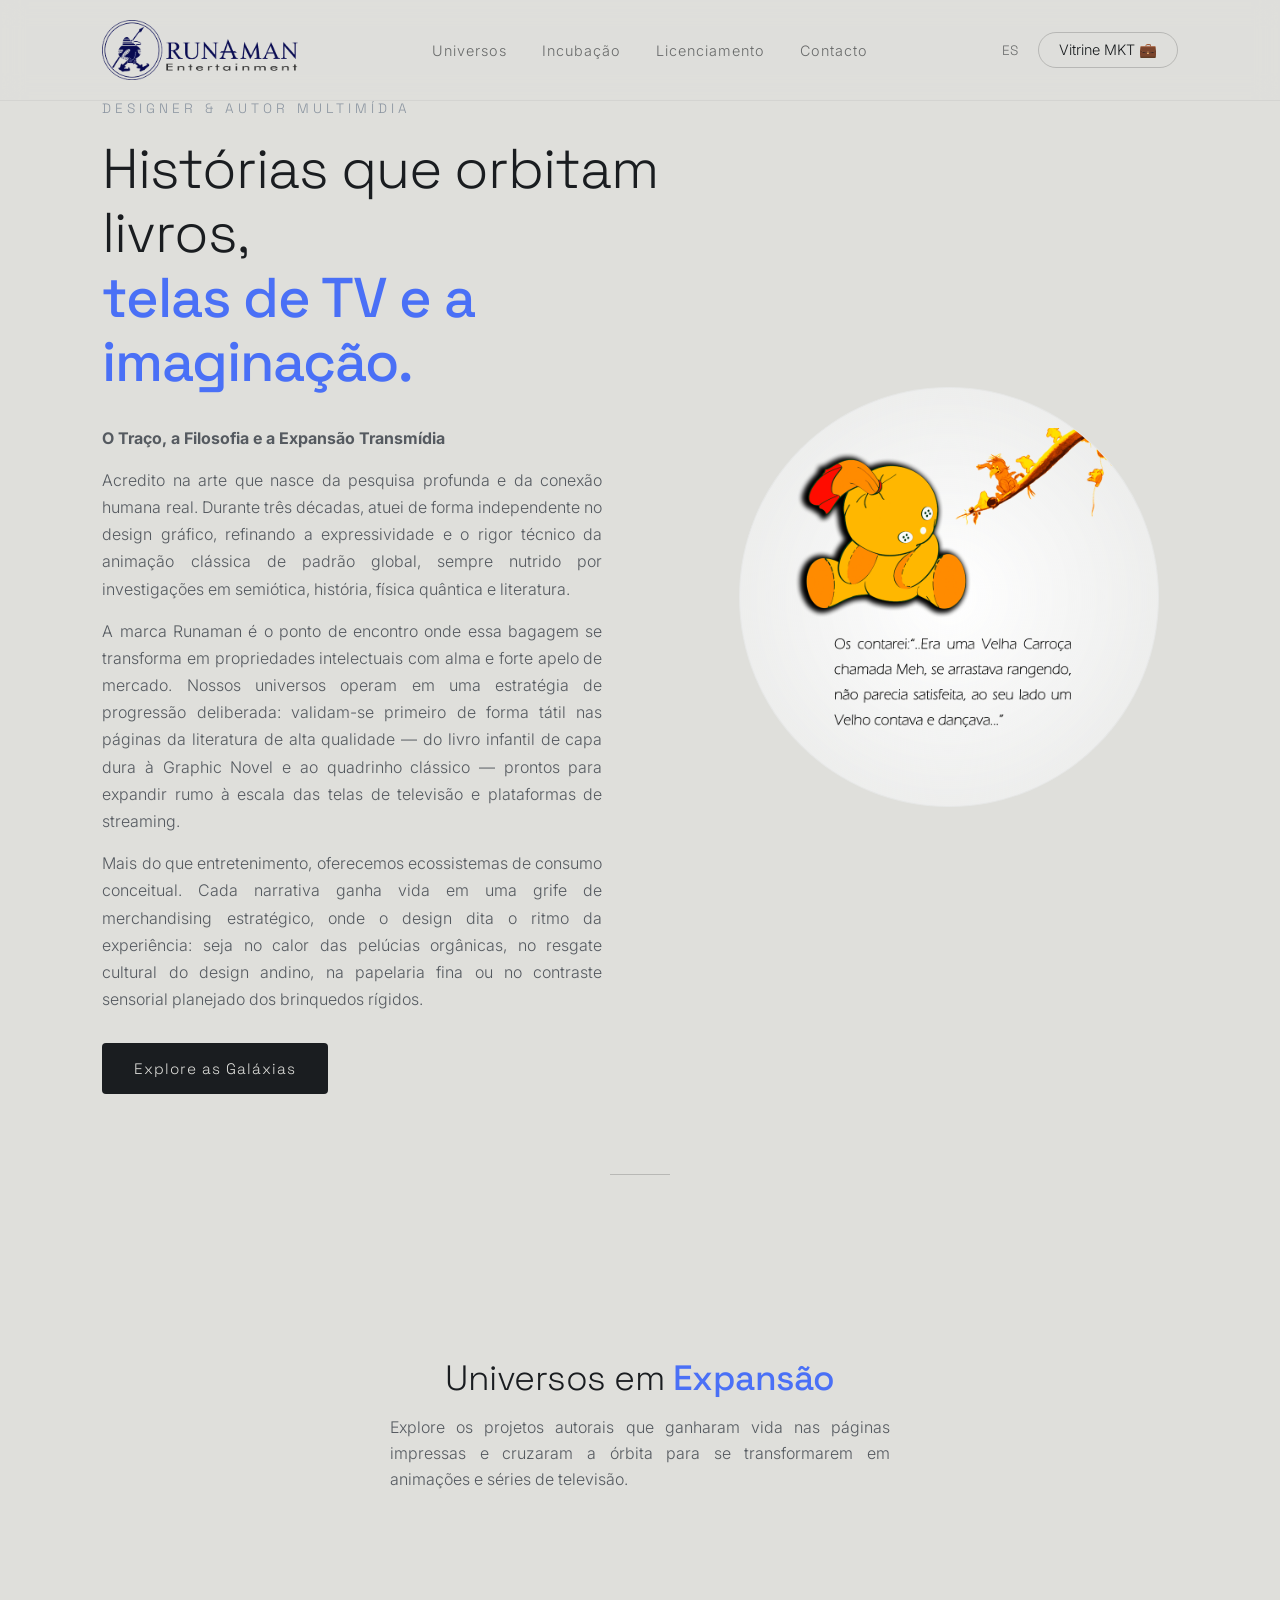
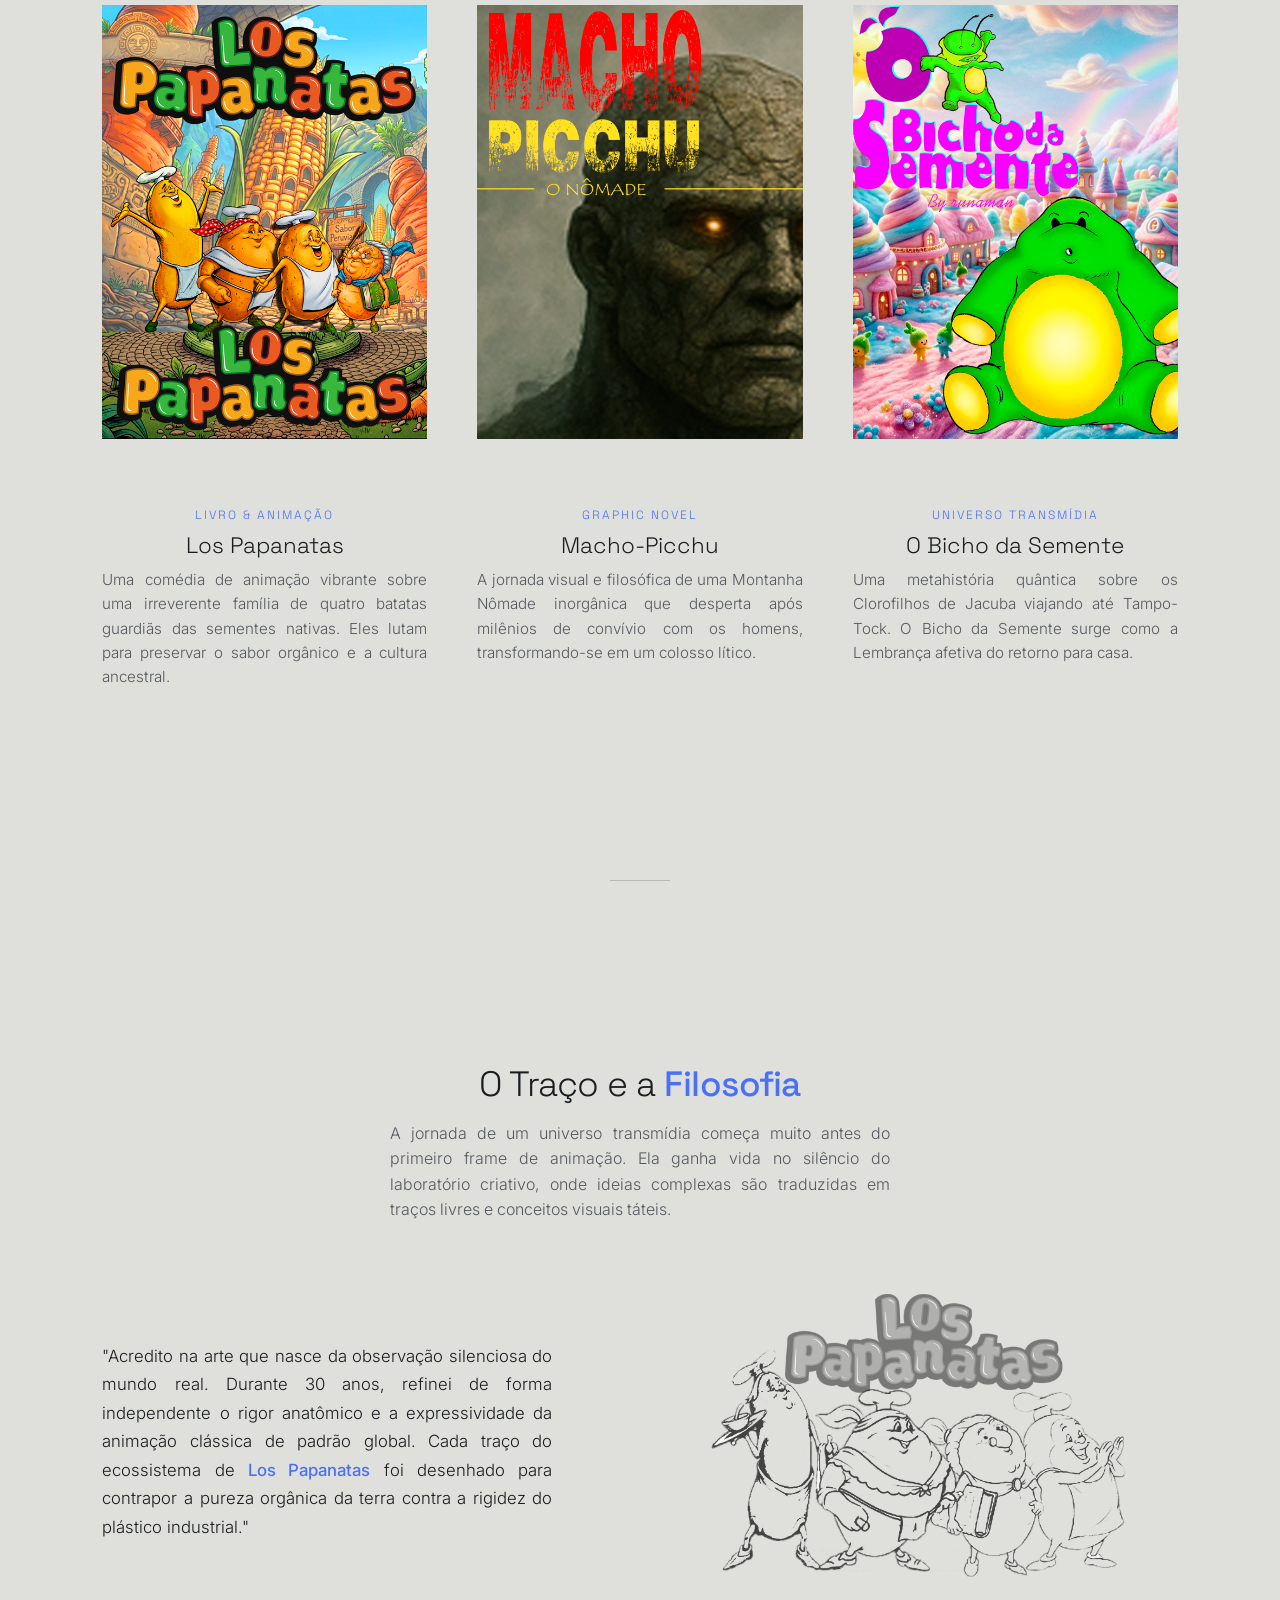
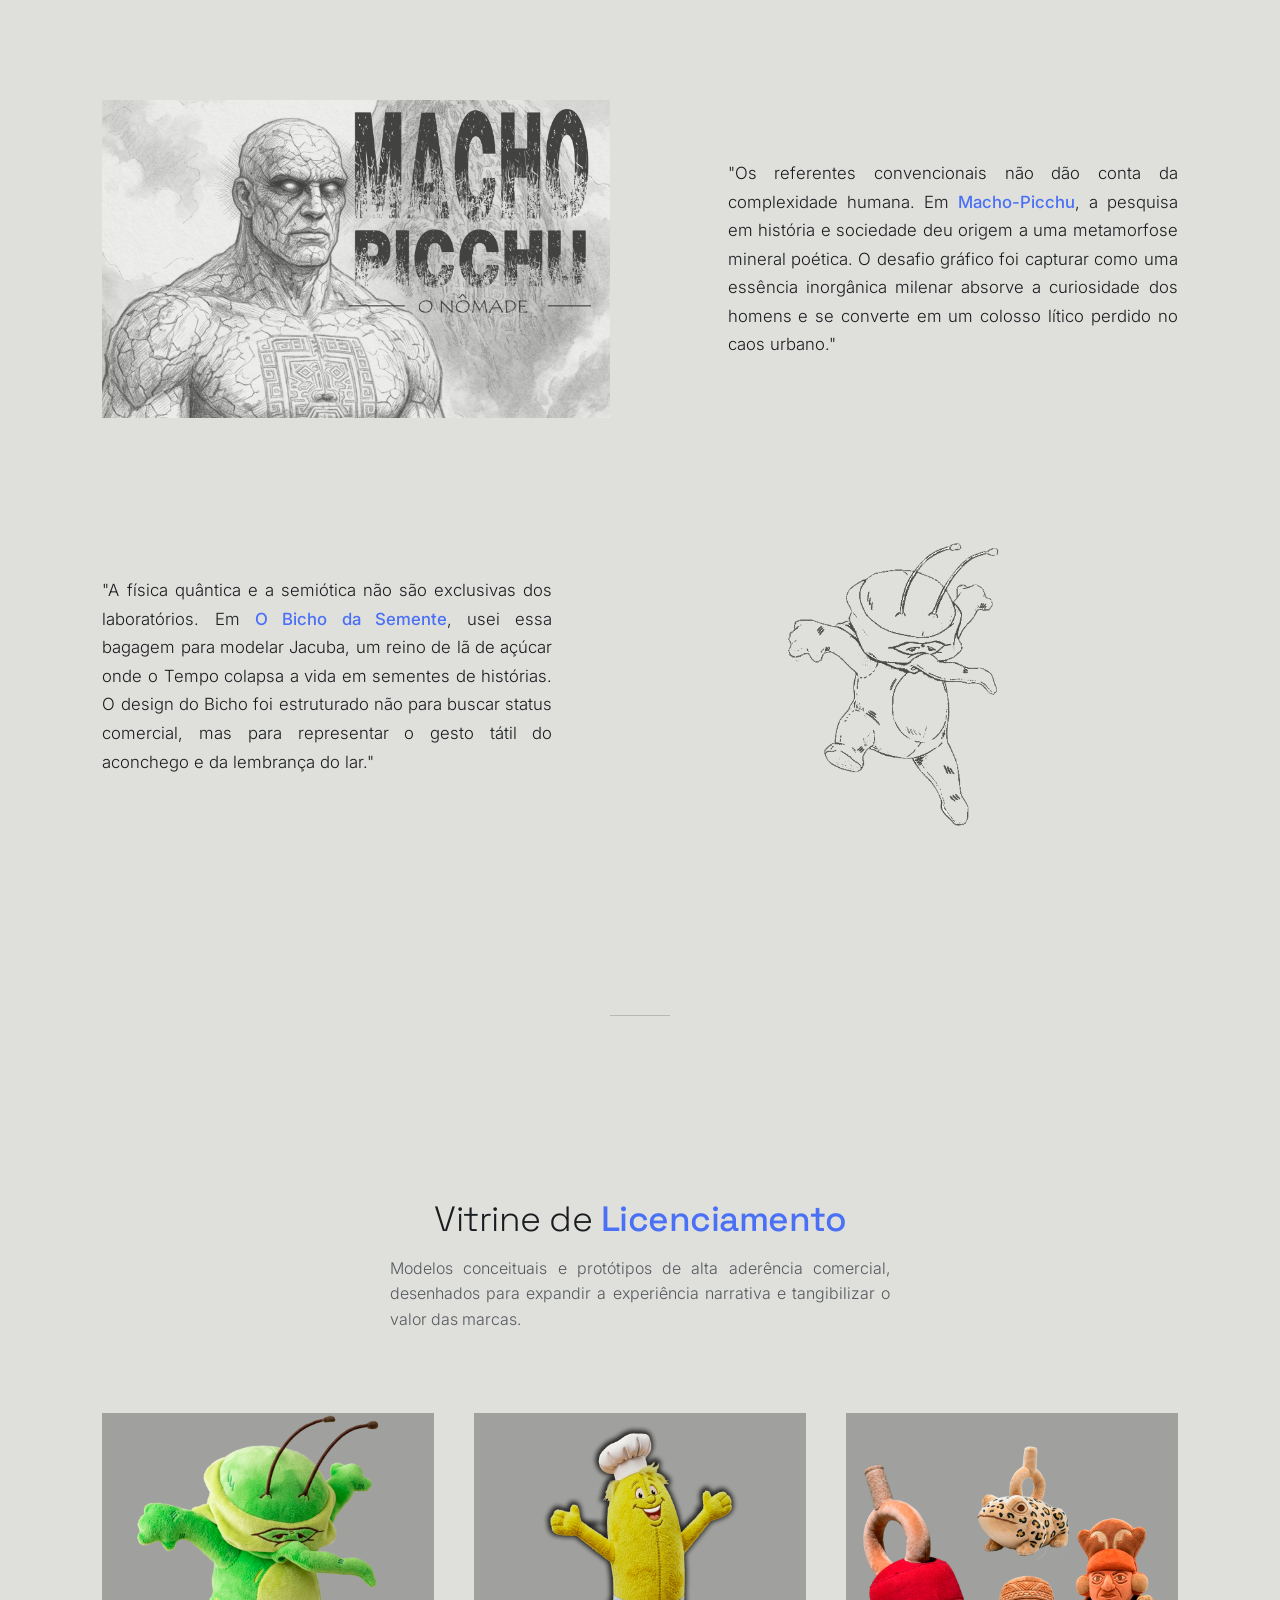
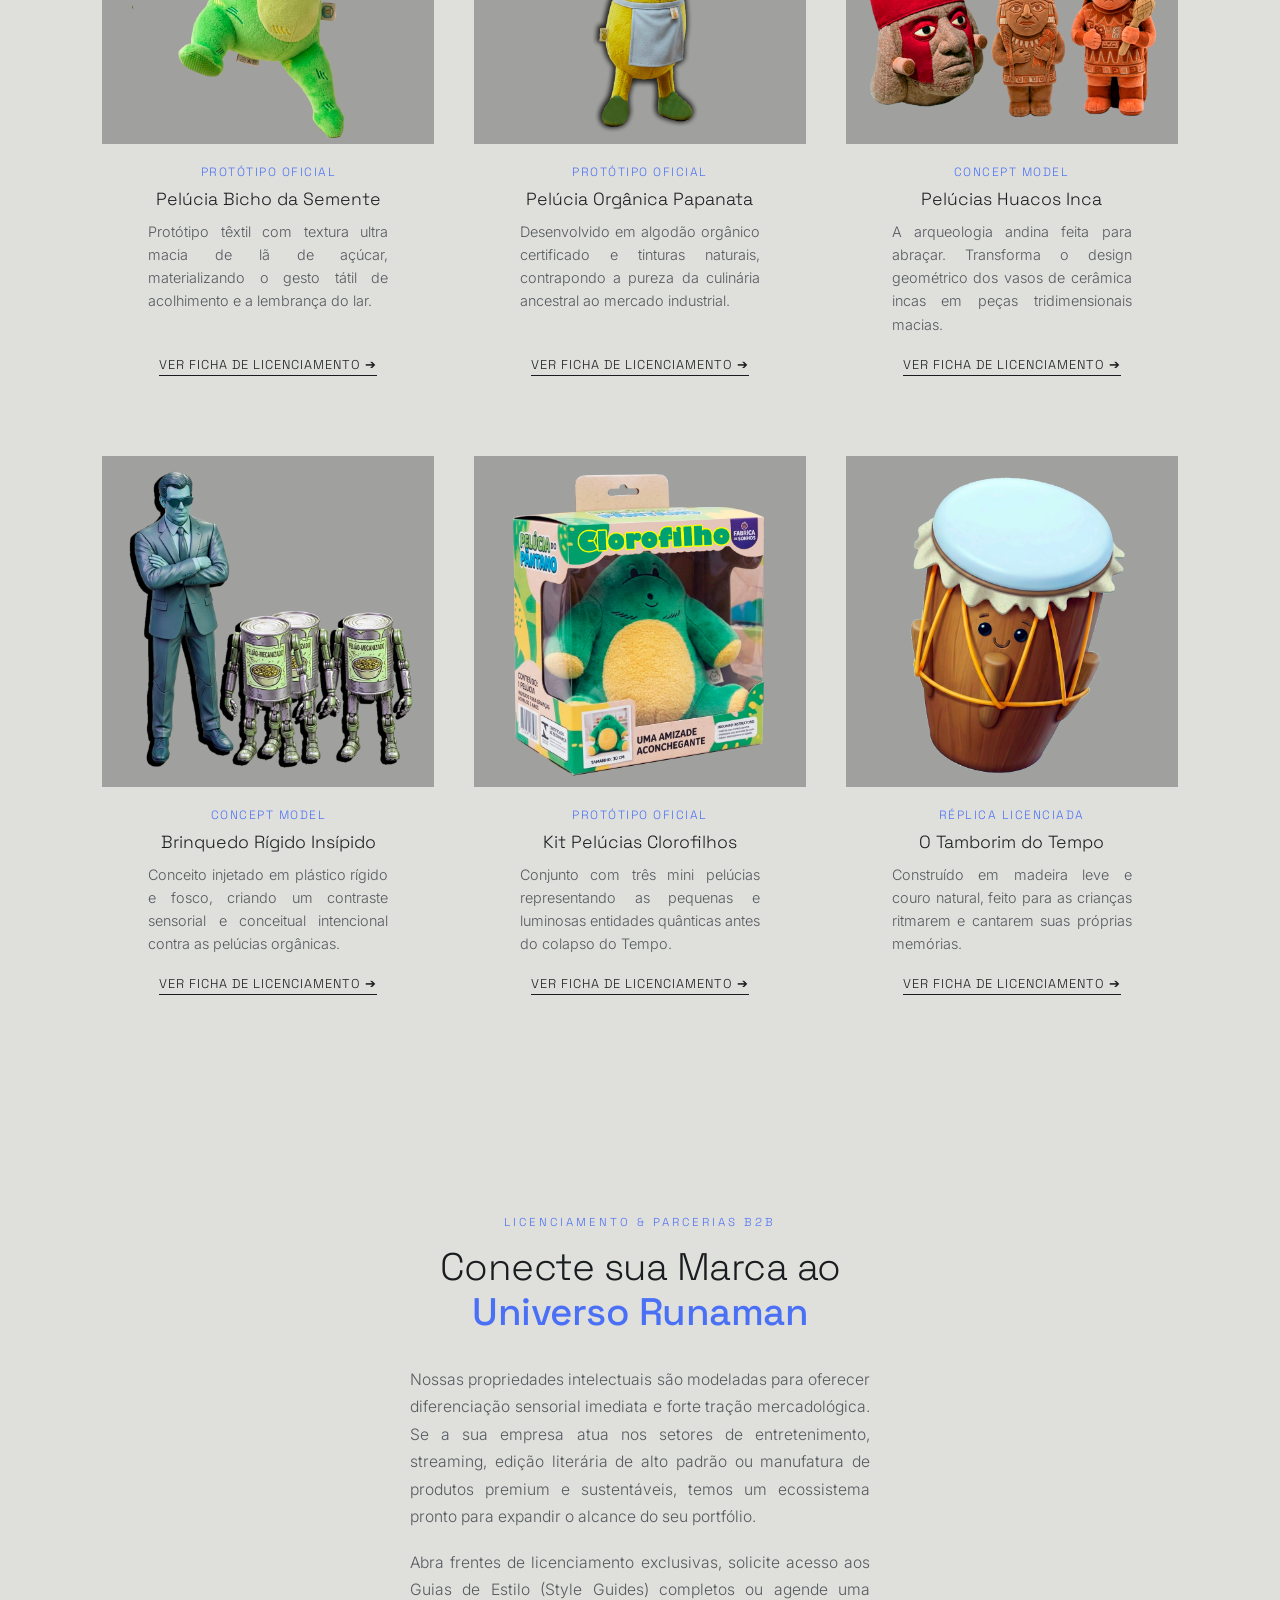
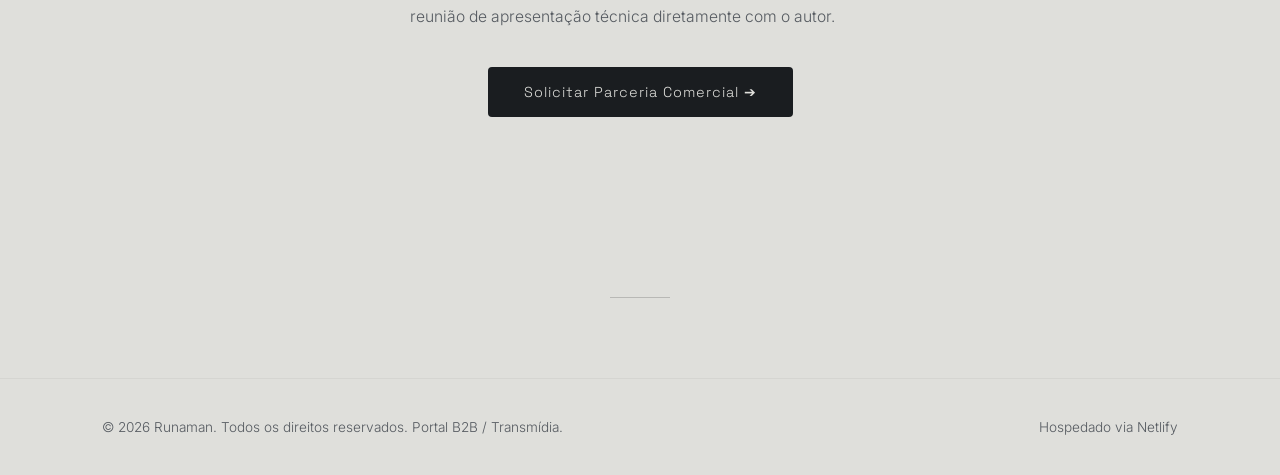
==== index.html @ c595ce7f "Add files via upload" ====
<!DOCTYPE html>
<html lang="pt-BR">
<head>
    <meta charset="UTF-8">
    <meta name="viewport" content="width=device-width, initial-scale=1.0">
    <title>Runaman | Universo Galáctico</title>

    <!-- ✅ URLs corrigidas -->
    <link rel="preconnect" href="https://fonts.googleapis.com">
    <link rel="preconnect" href="https://fonts.gstatic.com" crossorigin>
    <link href="https://fonts.googleapis.com/css2?family=Inter:wght@300;400;500&family=Space+Grotesk:wght@300;500&display=swap" rel="stylesheet">

    <style>

        /* ==========================================================================
           RESET & BASE
           ========================================================================== */
        * {
            margin: 0;
            padding: 0;
            box-sizing: border-box;
        }

        body {
            font-family: 'Inter', sans-serif;
            background-color: #DFDFDB;
            color: #1A1D20;
            overflow-x: hidden;
            font-weight: 300;
        }

        a {
            text-decoration: none;
            color: inherit;
        }

        /* ==========================================================================
           DIVISOR
           ========================================================================== */
        .divider {
            width: 60px;
            height: 1px;
            background-color: #1A1D20;
            margin: 80px auto;
            opacity: 0.2;
        }

        /* ==========================================================================
           CABEÇALHOS DE SECÇÃO
           ========================================================================== */
        .section-header {
            text-align: center;
            margin: 0 auto 60px auto;
            max-width: 650px;
        }

        .section-title {
            font-family: 'Space Grotesk', sans-serif;
            font-size: 2.2rem;
            font-weight: 300;
            letter-spacing: -0.5px;
            margin-bottom: 15px;
        }

        .section-title span {
            font-weight: 500;
            color: #4A70F6;
        }

        .section-subtitle {
            font-size: 1rem;
            color: #555A60;
            line-height: 1.6;
            max-width: 500px;
            margin-left: auto;
            margin-right: auto;
            text-align: justify;
            font-weight: 300;
        }

        /* ==========================================================================
           NAVBAR
           ========================================================================== */
        .navbar {
            position: fixed;
            top: 0;
            left: 0;
            width: 100%;
            display: flex;
            justify-content: space-between;
            align-items: center;
            padding: 20px 8%;
            background: rgba(223, 223, 219, 0.85);
            backdrop-filter: blur(12px);
            -webkit-backdrop-filter: blur(12px);
            border-bottom: 1px solid rgba(26, 29, 32, 0.05);
            z-index: 1000;
        }

        .logo-container {
            display: flex;
            align-items: center;
            max-width: 250px;
            flex-shrink: 0;
        }

        .logo-img {
            height: 60px;
            width: auto;
            object-fit: contain;
        }

        .nav-links {
            display: flex;
            list-style: none;
            gap: 35px;
            flex-grow: 1;
            justify-content: center;
        }

        .nav-links a {
            font-size: 0.9rem;
            letter-spacing: 1px;
            opacity: 0.6;
            transition: opacity 0.3s;
            font-weight: 300;
        }

        .nav-links a:hover {
            opacity: 1;
        }

        .nav-shop {
            font-size: 0.9rem;
            border: 1px solid rgba(26, 29, 32, 0.2);
            padding: 8px 20px;
            border-radius: 50px;
            transition: all 0.3s;
            flex-shrink: 0;
            font-weight: 300;
        }

        .nav-shop:hover {
            background-color: #1A1D20;
            color: #DFDFDB;
        }

        /* ==========================================================================
           HERO
           ========================================================================== */
        .hero {
            min-height: 100vh;
            display: flex;
            align-items: center;
            padding: 0 8%;
            position: relative;
            padding-top: 100px;
        }

        .hero-container {
            display: grid;
            grid-template-columns: 1.1fr 0.9fr;
            align-items: center;
            width: 100%;
            gap: 60px;
            z-index: 2;
        }

        .hero-content {
            max-width: 650px;
        }

        .hero-tag {
            font-family: 'Space Grotesk', sans-serif;
            font-size: 0.85rem;
            text-transform: uppercase;
            letter-spacing: 4px;
            color: #8A94A0;
            margin-bottom: 20px;
            display: block;
            font-weight: 300;
        }

        .hero-title {
            font-family: 'Space Grotesk', sans-serif;
            font-size: 3.5rem;
            font-weight: 300;
            line-height: 1.15;
            letter-spacing: -1px;
            margin-bottom: 30px;
        }

        .hero-title span {
            font-weight: 500;
            display: block;
            color: #4A70F6;
        }

        .hero-description {
            font-size: 1rem;
            line-height: 1.7;
            color: #555A60;
            max-width: 500px;
            text-align: justify;
            font-weight: 300;
        }

        .hero-description p {
            margin-bottom: 15px;
        }

        .hero-description p:last-child {
            margin-bottom: 0;
        }

        .cta-button {
            font-family: 'Space Grotesk', sans-serif;
            font-size: 0.95rem;
            letter-spacing: 1px;
            background-color: #1A1D20;
            color: #DFDFDB;
            padding: 16px 32px;
            border-radius: 4px;
            display: inline-block;
            transition: all 0.3s;
            margin-top: 30px;
            font-weight: 300;
        }

        .cta-button:hover {
            transform: translateY(-2px);
            box-shadow: 0 10px 25px rgba(74, 112, 246, 0.15);
            background-color: #4A70F6;
        }

        .hero-visual {
            display: flex;
            justify-content: center;
            align-items: center;
        }

        .planet-bg {
            width: 100%;
            max-width: 420px;
            aspect-ratio: 1 / 1;
            background: radial-gradient(circle, rgba(255,255,255,1) 0%, rgba(240,242,245,0.4) 100%);
            border-radius: 50%;
            border: 1px solid rgba(26, 29, 32, 0.03);
            display: flex;
            justify-content: center;
            align-items: center;
            overflow: hidden;
            padding: 40px;
        }

        .character-img {
            width: 100%;
            height: 100%;
            object-fit: contain;
            animation: floatReal 6s ease-in-out infinite;
        }

        @keyframes floatReal {
            0%   { transform: translateY(0px); }
            50%  { transform: translateY(-12px); }
            100% { transform: translateY(0px); }
        }

        /* ==========================================================================
           UNIVERSOS EM EXPANSÃO
           ========================================================================== */
        .projects-section {
            padding: 100px 8%;
            background-color: transparent;
        }

        .projects-grid {
            display: grid;
            grid-template-columns: repeat(3, 1fr);
            gap: 50px;
        }

        .project-card {
            display: flex;
            flex-direction: column;
            align-items: center;
            background: transparent;
            padding: 10px 0;
            width: 100%;
        }

        .project-media {
            width: 100%;
            height: 520px;
            background: transparent;
            overflow: hidden;
            position: relative;
            margin-bottom: 25px;
            flex-shrink: 0;
            display: flex;
            justify-content: center;
            align-items: center;
        }

        .project-media img {
            max-width: 100%;
            max-height: 100%;
            width: auto;
            height: auto;
            object-fit: contain;
            display: block;
        }

        .project-info {
            display: flex;
            flex-direction: column;
            align-items: center;
            text-align: center;
            gap: 8px;
            width: 100%;
        }

        .project-meta {
            font-family: 'Space Grotesk', sans-serif;
            font-size: 0.75rem;
            text-transform: uppercase;
            color: #4A70F6;
            letter-spacing: 2px;
            font-weight: 300;
        }

        .project-name {
            font-family: 'Space Grotesk', sans-serif;
            font-size: 1.4rem;
            font-weight: 300;
        }

        .project-desc {
            font-size: 0.95rem;
            color: #555A60;
            line-height: 1.6;
            max-width: 450px;
            text-align: justify;
            font-weight: 300;
        }

        /* ==========================================================================
           O TRAÇO E A FILOSOFIA — INCUBAÇÃO
           ========================================================================== */
        .incubation-section {
            padding: 100px 8%;
            background-color: transparent;
        }

        .incubation-content {
            display: flex;
            flex-direction: column;
            gap: 100px;
            max-width: 1100px;
            margin: 0 auto;
        }

        .incubation-block {
            display: grid;
            grid-template-columns: 1fr 1fr;
            align-items: center;
            gap: 60px;
        }

        /* Bloco par: inverte colunas (imagem esquerda, texto direita) */
        .incubation-block:nth-child(2n) {
            direction: rtl;
        }

        .incubation-block:nth-child(2n) .incubation-text {
            direction: ltr;
        }

        .incubation-text {
            font-size: 1.05rem;
            line-height: 1.7;
            color: #1A1D20;
            max-width: 450px;
            text-align: justify;
            font-weight: 300;
        }

        .incubation-text strong {
            font-weight: 500;
            color: #4A70F6;
        }

        .raf-container {
            width: 100%;
            aspect-ratio: 16 / 10;
            background: transparent;
            display: flex;
            justify-content: center;
            align-items: center;
            overflow: hidden;
        }

        .raf-img {
            max-width: 100%;
            max-height: 100%;
            object-fit: contain;
            filter: grayscale(100%);
            opacity: 0.7;
            transition: all 0.4s ease;
        }

        .incubation-block:hover .raf-img {
            filter: grayscale(0%);
            opacity: 1;
            transform: scale(1.02);
        }

        /* ==========================================================================
           VITRINE DE LICENCIAMENTO
           ========================================================================== */
        .shop-section {
            padding: 100px 8%;
            background-color: transparent;
        }

        .shop-grid {
            display: grid;
            grid-template-columns: repeat(3, 1fr);
            gap: 40px;
        }

        .product-card {
            background: transparent;
            padding: 20px 0;
            display: flex;
            flex-direction: column;
            align-items: center;
            text-align: center;
        }

        .product-media {
            width: 100%;
            aspect-ratio: 1 / 1;
            margin-bottom: 20px;
            display: flex;
            justify-content: center;
            align-items: center;
            background: transparent;
        }

        .product-img {
            max-width: 100%;
            max-height: 100%;
            object-fit: contain;
            transition: transform 0.3s ease;
        }

        .product-card:hover .product-img {
            transform: scale(1.03);
        }

        .product-badge {
            font-family: 'Space Grotesk', sans-serif;
            font-size: 0.75rem;
            text-transform: uppercase;
            color: #4A70F6;
            letter-spacing: 1.5px;
            margin-bottom: 8px;
            font-weight: 300;
        }

        .product-title {
            font-family: 'Space Grotesk', sans-serif;
            font-size: 1.1rem;
            font-weight: 300;
            margin-bottom: 10px;
        }

        .product-desc {
            font-size: 0.9rem;
            color: #555A60;
            line-height: 1.6;
            margin-bottom: 20px;
            max-width: 240px;
            text-align: justify;
            font-weight: 300;
        }

        .product-btn {
            font-family: 'Space Grotesk', sans-serif;
            font-size: 0.8rem;
            text-transform: uppercase;
            letter-spacing: 1px;
            font-weight: 300;
            color: #1A1D20;
            border-bottom: 1px solid #1A1D20;
            padding-bottom: 2px;
            margin-top: auto;
            transition: opacity 0.2s;
        }

        .product-btn:hover {
            opacity: 0.7;
        }

        /* ==========================================================================
           FOOTER
           ========================================================================== */
        .footer {
            padding: 40px 8%;
            border-top: 1px solid rgba(26, 29, 32, 0.05);
            display: flex;
            justify-content: space-between;
            align-items: center;
            background-color: transparent;
        }

        .footer-text {
            font-size: 0.85rem;
            color: #555A60;
            font-weight: 300;
        }

        /* ==========================================================================
           RESPONSIVIDADE
           ========================================================================== */
        @media (max-width: 968px) {
            .hero-container {
                grid-template-columns: 1fr;
                text-align: center;
                gap: 50px;
            }

            .hero-content {
                margin: 0 auto;
            }

            .hero-visual {
                order: -1;
            }

            .nav-links {
                display: none;
            }

            .hero {
                padding-top: 140px;
            }

            .projects-grid,
            .shop-grid {
                grid-template-columns: 1fr;
                gap: 50px;
            }

            .project-media {
                height: 450px;
            }

            .incubation-block {
                grid-template-columns: 1fr;
                gap: 30px;
                text-align: center;
            }

            .incubation-block:nth-child(2n) {
                direction: ltr;
            }

            .incubation-text {
                margin: 0 auto;
                text-align: justify;
            }

            .footer {
                flex-direction: column;
                gap: 15px;
                text-align: center;
            }
        }

        @media (max-width: 768px) {
            .divider {
                margin: 50px auto;
            }

            .shop-grid {
                grid-template-columns: 1fr;
                gap: 40px;
            }
        }

        /* ==========================================================================
           CONTACTO COMERCIAL B2B
           ========================================================================== */
        .contact-section {
            padding: 100px 8%;
            background-color: transparent;
        }

        .contact-inner {
            max-width: 500px;
            margin: 0 auto;
            text-align: center;
            display: flex;
            flex-direction: column;
            align-items: center;
            gap: 0;
        }

        .contact-label {
            font-family: 'Space Grotesk', sans-serif;
            font-size: 0.72rem;
            text-transform: uppercase;
            letter-spacing: 3px;
            color: #4A70F6;
            font-weight: 300;
            display: block;
            margin-bottom: 16px;
        }

        .contact-title {
            font-family: 'Space Grotesk', sans-serif;
            font-size: 2.4rem;
            font-weight: 300;
            line-height: 1.15;
            letter-spacing: -0.5px;
            margin-bottom: 32px;
            color: #1A1D20;
        }

        .contact-title span {
            font-weight: 500;
            color: #4A70F6;
        }

        .contact-text {
            font-family: 'Inter', sans-serif;
            font-size: 0.98rem;
            line-height: 1.75;
            color: #555A60;
            font-weight: 300;
            max-width: 460px;
            text-align: justify;
            margin-bottom: 18px;
        }

        .contact-text:last-of-type {
            margin-bottom: 36px;
        }

        .contact-btn {
            display: inline-block;
            font-family: 'Space Grotesk', sans-serif;
            font-size: 0.9rem;
            font-weight: 300;
            letter-spacing: 1px;
            background-color: #1A1D20;
            color: #DFDFDB;
            padding: 16px 36px;
            border-radius: 4px;
            transition: all 0.3s;
        }

        .contact-btn:hover {
            background-color: #4A70F6;
            transform: translateY(-2px);
            box-shadow: 0 10px 25px rgba(74, 112, 246, 0.15);
        }

        /* ==========================================================================
           MODAL — FICHA TÉCNICA (GAVETA GALÁCTICA)
           ========================================================================== */

        /* Overlay escurecido por trás */
        .modal-overlay {
            position: fixed;
            inset: 0;
            background: rgba(26, 29, 32, 0.35);
            z-index: 2000;
            display: flex;
            justify-content: center;
            align-items: center;
            padding: 20px;
            opacity: 0;
            pointer-events: none;
            transition: opacity 0.35s ease;
        }

        /* Estado activo — visível */
        .modal-overlay.is-open {
            opacity: 1;
            pointer-events: all;
        }

        /* Gaveta central translúcida */
        .modal {
            background: rgba(223, 223, 219, 0.95);
            backdrop-filter: blur(20px);
            -webkit-backdrop-filter: blur(20px);
            border: 1px solid rgba(26, 29, 32, 0.06);
            width: 100%;
            max-width: 560px;
            max-height: 85vh;
            overflow-y: auto;
            padding: 50px 48px 48px 48px;
            position: relative;
            transform: translateY(18px);
            transition: transform 0.35s ease;
        }

        .modal-overlay.is-open .modal {
            transform: translateY(0);
        }

        /* Scrollbar discreta */
        .modal::-webkit-scrollbar {
            width: 4px;
        }

        .modal::-webkit-scrollbar-track {
            background: transparent;
        }

        .modal::-webkit-scrollbar-thumb {
            background: rgba(26, 29, 32, 0.15);
            border-radius: 2px;
        }

        /* Botão fechar */
        .modal-close {
            position: absolute;
            top: 20px;
            right: 24px;
            font-family: 'Space Grotesk', sans-serif;
            font-size: 0.8rem;
            font-weight: 300;
            letter-spacing: 1.5px;
            text-transform: uppercase;
            color: #8A94A0;
            background: none;
            border: none;
            cursor: pointer;
            padding: 4px 0;
            transition: color 0.2s;
        }

        .modal-close:hover {
            color: #1A1D20;
        }

        /* Cabeçalho da ficha */
        .modal-badge {
            font-family: 'Space Grotesk', sans-serif;
            font-size: 0.7rem;
            text-transform: uppercase;
            letter-spacing: 2.5px;
            color: #4A70F6;
            font-weight: 300;
            display: block;
            margin-bottom: 10px;
        }

        .modal-title {
            font-family: 'Space Grotesk', sans-serif;
            font-size: 1.6rem;
            font-weight: 300;
            letter-spacing: -0.3px;
            line-height: 1.2;
            margin-bottom: 6px;
            color: #1A1D20;
        }

        .modal-subtitle {
            font-size: 0.85rem;
            color: #8A94A0;
            font-weight: 300;
            margin-bottom: 32px;
            display: block;
        }

        /* Linha divisória interna */
        .modal-divider {
            width: 40px;
            height: 1px;
            background-color: #1A1D20;
            opacity: 0.15;
            margin: 28px 0;
        }

        /* Bloco de campo da ficha */
        .modal-field {
            margin-bottom: 22px;
        }

        .modal-field-label {
            font-family: 'Space Grotesk', sans-serif;
            font-size: 0.68rem;
            text-transform: uppercase;
            letter-spacing: 2px;
            color: #8A94A0;
            font-weight: 300;
            display: block;
            margin-bottom: 5px;
        }

        .modal-field-value {
            font-family: 'Inter', sans-serif;
            font-size: 0.95rem;
            line-height: 1.7;
            color: #1A1D20;
            font-weight: 300;
            max-width: 450px;
            text-align: justify;
        }

        /* CTA dentro do modal */
        .modal-cta {
            display: inline-block;
            font-family: 'Space Grotesk', sans-serif;
            font-size: 0.8rem;
            font-weight: 300;
            text-transform: uppercase;
            letter-spacing: 1.5px;
            color: #1A1D20;
            border-bottom: 1px solid rgba(26, 29, 32, 0.4);
            padding-bottom: 2px;
            margin-top: 10px;
            transition: opacity 0.2s;
        }

        .modal-cta:hover {
            opacity: 0.5;
        }

        /* Responsividade do modal */
        @media (max-width: 600px) {
            .modal {
                padding: 44px 28px 36px 28px;
                max-height: 90vh;
            }
        }

    </style>
</head>

<body>

    <!-- NAVBAR -->
    <nav class="navbar">
        <a href="#" class="logo-container">
            <img src="logo.png" alt="Runaman Logo" class="logo-img">
        </a>
        <ul class="nav-links">
            <li><a href="#universos">Universos</a></li>
            <li><a href="#incubacao">Incubação</a></li>
            <li><a href="#loja">Licenciamento</a></li>
            <li><a href="#contato">Contacto</a></li>
        </ul>
        <a href="es.html" style="font-size: 0.85rem; font-family: 'Space Grotesk', sans-serif; font-weight: 300; margin-right: 20px; opacity: 0.6; text-decoration: none; color: #1A1D20; transition: opacity 0.3s;">ES</a>
        <a href="#loja" class="nav-shop">Vitrine MKT 💼</a>
    </nav>

    <!-- =====================================================================
         HERO
         ===================================================================== -->
    <section class="hero">
        <div class="hero-container">
            <div class="hero-content">
                <span class="hero-tag">Designer &amp; Autor Multimídia</span>
                <h1 class="hero-title">
                    Histórias que orbitam livros,
                    <span>telas de TV e a imaginação.</span>
                </h1>
                <div class="hero-description">
                    <p><strong>O Traço, a Filosofia e a Expansão Transmídia</strong></p>
                    <p>Acredito na arte que nasce da pesquisa profunda e da conexão humana real. Durante três décadas, atuei de forma independente no design gráfico, refinando a expressividade e o rigor técnico da animação clássica de padrão global, sempre nutrido por investigações em semiótica, história, física quântica e literatura.</p>
                    <p>A marca Runaman é o ponto de encontro onde essa bagagem se transforma em propriedades intelectuais com alma e forte apelo de mercado. Nossos universos operam em uma estratégia de progressão deliberada: validam-se primeiro de forma tátil nas páginas da literatura de alta qualidade — do livro infantil de capa dura à Graphic Novel e ao quadrinho clássico — prontos para expandir rumo à escala das telas de televisão e plataformas de streaming.</p>
                    <p>Mais do que entretenimento, oferecemos ecossistemas de consumo conceitual. Cada narrativa ganha vida em uma grife de merchandising estratégico, onde o design dita o ritmo da experiência: seja no calor das pelúcias orgânicas, no resgate cultural do design andino, na papelaria fina ou no contraste sensorial planejado dos brinquedos rígidos.</p>
                </div>
                <a href="#universos" class="cta-button">Explore as Galáxias</a>
            </div>
            <div class="hero-visual">
                <div class="planet-bg">
                    <img src="personagem.png" alt="Personagem principal" class="character-img">
                </div>
            </div>
        </div>
    </section>

    <!-- DIVISOR -->
    <div class="divider"></div>

    <!-- =====================================================================
         UNIVERSOS EM EXPANSÃO
         ===================================================================== -->
    <section id="universos" class="projects-section">
        <div class="section-header">
            <h2 class="section-title">Universos em <span>Expansão</span></h2>
            <p class="section-subtitle">
                Explore os projetos autorais que ganharam vida nas páginas impressas e cruzaram
                a órbita para se transformarem em animações e séries de televisão.
            </p>
        </div>

        <div class="projects-grid">

            <!-- Projeto 1 -->
            <div class="project-card">
                <div class="project-media">
                    <img src="livro-projeto1.png" alt="Los Papanatas — capa">
                </div>
                <div class="project-info">
                    <span class="project-meta">Livro &amp; Animação</span>
                    <h3 class="project-name">Los Papanatas</h3>
                    <p class="project-desc">
                        Uma comédia de animação vibrante sobre uma irreverente família de quatro batatas
                        guardiãs das sementes nativas. Eles lutam para preservar o sabor orgânico
                        e a cultura ancestral.
                    </p>
                </div>
            </div>

            <!-- Projeto 2 -->
            <div class="project-card">
                <div class="project-media">
                    <img src="livro-projeto2.png" alt="Macho-Picchu — capa">
                </div>
                <div class="project-info">
                    <span class="project-meta">Graphic Novel</span>
                    <h3 class="project-name">Macho-Picchu</h3>
                    <p class="project-desc">
                        A jornada visual e filosófica de uma Montanha Nômade inorgânica que desperta após
                        milênios de convívio com os homens, transformando-se em um colosso lítico.
                    </p>
                </div>
            </div>

            <!-- Projeto 3 -->
            <div class="project-card">
                <div class="project-media">
                    <img src="livro-projeto3.png" alt="O Bicho da Semente — capa">
                </div>
                <div class="project-info">
                    <span class="project-meta">Universo Transmídia</span>
                    <h3 class="project-name">O Bicho da Semente</h3>
                    <p class="project-desc">
                        Uma metahistória quântica sobre os Clorofilhos de Jacuba viajando até Tampo-Tock.
                        O Bicho da Semente surge como a Lembrança afetiva do retorno para casa.
                    </p>
                </div>
            </div>

        </div>
    </section>

    <!-- DIVISOR -->
    <div class="divider"></div>

    <!-- =====================================================================
         O TRAÇO E A FILOSOFIA — INCUBAÇÃO
         ===================================================================== -->
    <section id="incubacao" class="incubation-section">
        <div class="section-header">
            <h2 class="section-title">O Traço e a <span>Filosofia</span></h2>
            <p class="section-subtitle">
                A jornada de um universo transmídia começa muito antes do primeiro frame de animação.
                Ela ganha vida no silêncio do laboratório criativo, onde ideias complexas são traduzidas
                em traços livres e conceitos visuais táteis.
            </p>
        </div>

        <div class="incubation-content">

            <!-- Bloco 1: texto esquerda / RAF direita -->
            <div class="incubation-block">
                <p class="incubation-text">
                    "Acredito na arte que nasce da observação silenciosa do mundo real. Durante 30 anos,
                    refinei de forma independente o rigor anatômico e a expressividade da animação clássica
                    de padrão global. Cada traço do ecossistema de <strong>Los Papanatas</strong> foi
                    desenhado para contrapor a pureza orgânica da terra contra a rigidez do plástico industrial."
                </p>
                <div class="raf-container">
                    <img src="raf-papanatas.png" alt="RAF Los Papanatas" class="raf-img">
                </div>
            </div>

            <!-- Bloco 2: RAF esquerda / texto direita (alternado) -->
            <div class="incubation-block">
                <p class="incubation-text">
                    "Os referentes convencionais não dão conta da complexidade humana. Em
                    <strong>Macho-Picchu</strong>, a pesquisa em história e sociedade deu origem a uma
                    metamorfose mineral poética. O desafio gráfico foi capturar como uma essência inorgânica
                    milenar absorve a curiosidade dos homens e se converte em um colosso lítico perdido
                    no caos urbano."
                </p>
                <div class="raf-container">
                    <img src="raf-machopichu.png" alt="RAF Macho-Picchu" class="raf-img">
                </div>
            </div>

            <!-- Bloco 3: texto esquerda / RAF direita -->
            <div class="incubation-block">
                <p class="incubation-text">
                    "A física quântica e a semiótica não são exclusivas dos laboratórios. Em
                    <strong>O Bicho da Semente</strong>, usei essa bagagem para modelar Jacuba, um reino
                    de lã de açúcar onde o Tempo colapsa a vida em sementes de histórias. O design do
                    Bicho foi estruturado não para buscar status comercial, mas para representar o gesto
                    tátil do aconchego e da lembrança do lar."
                </p>
                <div class="raf-container">
                    <img src="raf-bicho-semente.png" alt="RAF Bicho da Semente" class="raf-img">
                </div>
            </div>

        </div>
    </section>

    <!-- DIVISOR -->
    <div class="divider"></div>

    <!-- =====================================================================
         VITRINE DE LICENCIAMENTO
         ===================================================================== -->
    <section id="loja" class="shop-section">
        <div class="section-header">
            <h2 class="section-title">Vitrine de <span>Licenciamento</span></h2>
            <p class="section-subtitle">
                Modelos conceituais e protótipos de alta aderência comercial, desenhados para
                expandir a experiência narrativa e tangibilizar o valor das marcas.
            </p>
        </div>

        <div class="shop-grid">

            <!-- Produto 1 -->
            <div class="product-card">
                <div class="product-media">
                    <img src="produto1.png" alt="Pelúcia Bicho da Semente" class="product-img">
                </div>
                <span class="product-badge">Protótipo Oficial</span>
                <h4 class="product-title">Pelúcia Bicho da Semente</h4>
                <p class="product-desc">
                    Protótipo têxtil com textura ultra macia de lã de açúcar, materializando o gesto
                    tátil de acolhimento e a lembrança do lar.
                </p>
                <a href="#" class="product-btn" data-produto="produto1">Ver Ficha de Licenciamento ➔</a>
            </div>

            <!-- Produto 2 -->
            <div class="product-card">
                <div class="product-media">
                    <img src="produto2.png" alt="Pelúcia Orgânica Papanata" class="product-img">
                </div>
                <span class="product-badge">Protótipo Oficial</span>
                <h4 class="product-title">Pelúcia Orgânica Papanata</h4>
                <p class="product-desc">
                    Desenvolvido em algodão orgânico certificado e tinturas naturais, contrapondo
                    a pureza da culinária ancestral ao mercado industrial.
                </p>
                <a href="#" class="product-btn" data-produto="produto2">Ver Ficha de Licenciamento ➔</a>
            </div>

            <!-- Produto 3 -->
            <div class="product-card">
                <div class="product-media">
                    <img src="produto3.png" alt="Pelúcias Huacos Inca" class="product-img">
                </div>
                <span class="product-badge">Concept Model</span>
                <h4 class="product-title">Pelúcias Huacos Inca</h4>
                <p class="product-desc">
                    A arqueologia andina feita para abraçar. Transforma o design geométrico dos
                    vasos de cerâmica incas em peças tridimensionais macias.
                </p>
                <a href="#" class="product-btn" data-produto="produto3">Ver Ficha de Licenciamento ➔</a>
            </div>

            <!-- Produto 4 -->
            <div class="product-card">
                <div class="product-media">
                    <img src="produto4.png" alt="Brinquedo Rígido Insípido" class="product-img">
                </div>
                <span class="product-badge">Concept Model</span>
                <h4 class="product-title">Brinquedo Rígido Insípido</h4>
                <p class="product-desc">
                    Conceito injetado em plástico rígido e fosco, criando um contraste sensorial
                    e conceitual intencional contra as pelúcias orgânicas.
                </p>
                <a href="#" class="product-btn" data-produto="produto4">Ver Ficha de Licenciamento ➔</a>
            </div>

            <!-- Produto 5 -->
            <div class="product-card">
                <div class="product-media">
                    <img src="produto5.png" alt="Kit Pelúcias Clorofilhos" class="product-img">
                </div>
                <span class="product-badge">Protótipo Oficial</span>
                <h4 class="product-title">Kit Pelúcias Clorofilhos</h4>
                <p class="product-desc">
                    Conjunto com três mini pelúcias representando as pequenas e luminosas entidades
                    quânticas antes do colapso do Tempo.
                </p>
                <a href="#" class="product-btn" data-produto="produto5">Ver Ficha de Licenciamento ➔</a>
            </div>

            <!-- Produto 6 -->
            <div class="product-card">
                <div class="product-media">
                    <img src="produto6.png" alt="O Tamborim do Tempo" class="product-img">
                </div>
                <span class="product-badge">Réplica Licenciada</span>
                <h4 class="product-title">O Tamborim do Tempo</h4>
                <p class="product-desc">
                    Construído em madeira leve e couro natural, feito para as crianças ritmarem
                    e cantarem suas próprias memórias.
                </p>
                <a href="#" class="product-btn" data-produto="produto6">Ver Ficha de Licenciamento ➔</a>
            </div>

        </div>
    </section>

    <!-- =====================================================================
         CONTACTO COMERCIAL B2B
         ===================================================================== -->
    <section id="contato" class="contact-section">
        <div class="contact-inner">
            <span class="contact-label">Licenciamento &amp; Parcerias B2B</span>
            <h2 class="contact-title">Conecte sua Marca ao<br><span>Universo Runaman</span></h2>
            <p class="contact-text">
                Nossas propriedades intelectuais são modeladas para oferecer diferenciação sensorial
                imediata e forte tração mercadológica. Se a sua empresa atua nos setores de
                entretenimento, streaming, edição literária de alto padrão ou manufatura de produtos
                premium e sustentáveis, temos um ecossistema pronto para expandir o alcance do seu portfólio.
            </p>
            <p class="contact-text">
                Abra frentes de licenciamento exclusivas, solicite acesso aos Guias de Estilo
                (Style Guides) completos ou agende uma reunião de apresentação técnica diretamente
                com o autor.
            </p>
            <a href="mailto:contato@runaman.com?subject=Solicita%C3%A7%C3%A3o%20de%20Parceria%20Comercial%20%E2%80%94%20Runaman&body=Ol%C3%A1%2C%0A%0ATenho%20interesse%20em%20explorar%20uma%20parceria%20comercial%20com%20a%20Runaman.%0A%0ASegue%20abaixo%20uma%20breve%20apresenta%C3%A7%C3%A3o%20da%20minha%20empresa%3A%0A%0ANome%20da%20empresa%3A%20%0ASetor%3A%20%0ASite%3A%20%0A%0AGuardar%C3%ADamos%20de%20agendar%20uma%20reuni%C3%A3o%20de%20apresenta%C3%A7%C3%A3o%20t%C3%A9cnica.%0A%0AAtenciosamente%2C" class="contact-btn">Solicitar Parceria Comercial ➔</a>
        </div>
    </section>

    <!-- DIVISOR -->
    <div class="divider"></div>

    <!-- FOOTER -->
    <footer class="footer">
        <span class="footer-text">© 2026 Runaman. Todos os direitos reservados. Portal B2B / Transmídia.</span>
        <span class="footer-text">Hospedado via Netlify</span>
    </footer>

    <!-- =====================================================================
         MODAL — FICHA TÉCNICA (partilhado por todos os produtos)
         ===================================================================== -->
    <div class="modal-overlay" id="modalOverlay" role="dialog" aria-modal="true">
        <div class="modal" id="modalBox">

            <button class="modal-close" id="modalClose" aria-label="Fechar">Fechar ✕</button>

            <span class="modal-badge" id="modalBadge"></span>
            <h2 class="modal-title" id="modalTitle"></h2>
            <span class="modal-subtitle" id="modalSubtitle"></span>

            <div class="modal-divider"></div>

            <div class="modal-field">
                <span class="modal-field-label">Status da Propriedade Intelectual</span>
                <p class="modal-field-value" id="modalConceito"></p>
            </div>

            <div class="modal-field">
                <span class="modal-field-label">Engenharia de Materiais</span>
                <p class="modal-field-value" id="modalMaterial"></p>
            </div>

            <div class="modal-field">
                <span class="modal-field-label">Direitos Disponíveis</span>
                <p class="modal-field-value" id="modalPublico"></p>
            </div>

            <div class="modal-field">
                <span class="modal-field-label">Territórios</span>
                <p class="modal-field-value" id="modalPotencial"></p>
            </div>

            <div class="modal-divider"></div>

            <a href="mailto:contato@runaman.com?subject=Proposta%20de%20Licenciamento%20%E2%80%94%20Runaman&body=Ol%C3%A1%2C%0A%0ATenho%20interesse%20em%20solicitar%20uma%20proposta%20de%20licenciamento%20para%20o%20produto%20acima.%0A%0ANome%20da%20empresa%3A%20%0ASetor%3A%20%0AProduto%20de%20interesse%3A%20%0A%0AAtenciosamente%2C" class="modal-cta">Solicitar Proposta de Licenciamento ➔</a>

        </div>
    </div>

    <script>
        // Fichas Técnicas de PI — Dados Reais
        const fichas = {
            produto1: {
                badge: "Protótipo Oficial",
                title: "Pelúcia Bicho da Semente",
                subtitle: "Universo — O Bicho da Semente e os Clorofilhos",
                statusPI: "Marca Registrada ® Runaman / O Bicho da Semente. Direitos Autorais de Design de Personagem homologados internacionalmente.",
                material: "Textura ultra macia de lã de açúcar, costuras embutidas invisíveis e enchimento biodegradável.",
                direitos: "Licenciamento global para manufatura e varejo — categorias Brinquedos e Decoração.",
                territorios: "Exclusividade regional disponível para América Latina, América do Norte e Europa."
            },
            produto2: {
                badge: "Protótipo Oficial",
                title: "Pelúcia Orgânica Papanata",
                subtitle: "Universo — Los Papanatas",
                statusPI: "Marca Registrada ® Los Papanatas. Governança completa do ecossistema gráfico.",
                material: "Algodão orgânico 100% certificado e pigmentos extraídos da terra, sem plásticos sintéticos.",
                direitos: "Licenciamento prioritário para marcas com selo de sustentabilidade e redes de alimentação orgânica.",
                territorios: "Mercado hispânico e europeu. Co-exclusividade sob consulta para licenciamento de animação."
            },
            produto3: {
                badge: "Concept Model",
                title: "Pelúcias Huacos Inca",
                subtitle: "Universo — Macho-Picchu: A Montanha Nômade",
                statusPI: "Direitos de Design Industrial registrados na coleção Runaman Ancestral. Releitura semiótica protegida.",
                material: "Tapeçaria fina escovada com bordado geométrico computadorizado de alta densidade.",
                direitos: "Design de Interiores, Grifes de Museus, Papelaria Fina e Colecionáveis de Luxo.",
                territorios: "Global, com foco em turismo cultural de alta renda, Ásia e Europa Ocidental."
            },
            produto4: {
                badge: "Concept Model",
                title: "Brinquedo Rígido Insípido",
                subtitle: "Universo — Los Papanatas",
                statusPI: "Patente de Modelo de Utilidade e Registro de Linha Estética Insípido / Runaman em andamento.",
                material: "Polímero rígido fosco de toque acetinado, cantos suavizados via fresagem computadorizada.",
                direitos: "Indústrias de injeção plástica de precisão, brinquedos educativos e Art Toys.",
                territorios: "Internacional, sem restrições continentais."
            },
            produto5: {
                badge: "Protótipo Oficial",
                title: "Kit Pelúcias Clorofilhos",
                subtitle: "Universo — O Bicho da Semente e os Clorofilhos",
                statusPI: "Sub-propriedade vinculada ao universo ® O Bicho da Semente. Proteção de Trade Dress do trio quântico.",
                material: "Microfibra tecnológica e fios luminescentes ocultos que reagem sutilmente à luz ultravioleta.",
                direitos: "Distribuição conjunta para entretenimento e cross-merchandising com streaming ou editoras.",
                territorios: "Global por volume de distribuição em mercados de massa."
            },
            produto6: {
                badge: "Réplica Licenciada",
                title: "O Tamborim do Tempo",
                subtitle: "Universo — O Bicho da Semente e os Clorofilhos",
                statusPI: "Direitos Autorais sobre o Design de Objeto Transmídia Literário ® Jacuba / Runaman.",
                material: "Madeira leve de reflorestamento torneada e membrana acústica em couro natural tratado.",
                direitos: "Fábricas de instrumentos infantis, escolas de música e linhas pedagógicas sensoriais.",
                territorios: "Livre. Preferência por parceiros com forte canal logístico de distribuição escolar."
            }
        };

        const overlay  = document.getElementById('modalOverlay');
        const closeBtn = document.getElementById('modalClose');

        function openModal(id) {
            const d = fichas[id];
            if (!d) return;
            document.getElementById('modalBadge').textContent    = d.badge;
            document.getElementById('modalTitle').textContent    = d.title;
            document.getElementById('modalSubtitle').textContent = d.subtitle;
            document.getElementById('modalConceito').textContent = d.statusPI;
            document.getElementById('modalMaterial').textContent = d.material;
            document.getElementById('modalPublico').textContent  = d.direitos;
            document.getElementById('modalPotencial').textContent = d.territorios;
            overlay.classList.add('is-open');
            document.body.style.overflow = 'hidden';
        }

        function closeModal() {
            overlay.classList.remove('is-open');
            document.body.style.overflow = '';
        }

        closeBtn.addEventListener('click', closeModal);

        overlay.addEventListener('click', function(e) {
            if (e.target === overlay) closeModal();
        });

        document.addEventListener('keydown', function(e) {
            if (e.key === 'Escape') closeModal();
        });

        document.querySelectorAll('.product-btn').forEach(function(btn) {
            btn.addEventListener('click', function(e) {
                e.preventDefault();
                openModal(btn.dataset.produto);
            });
        });
    </script>

</body>
</html>
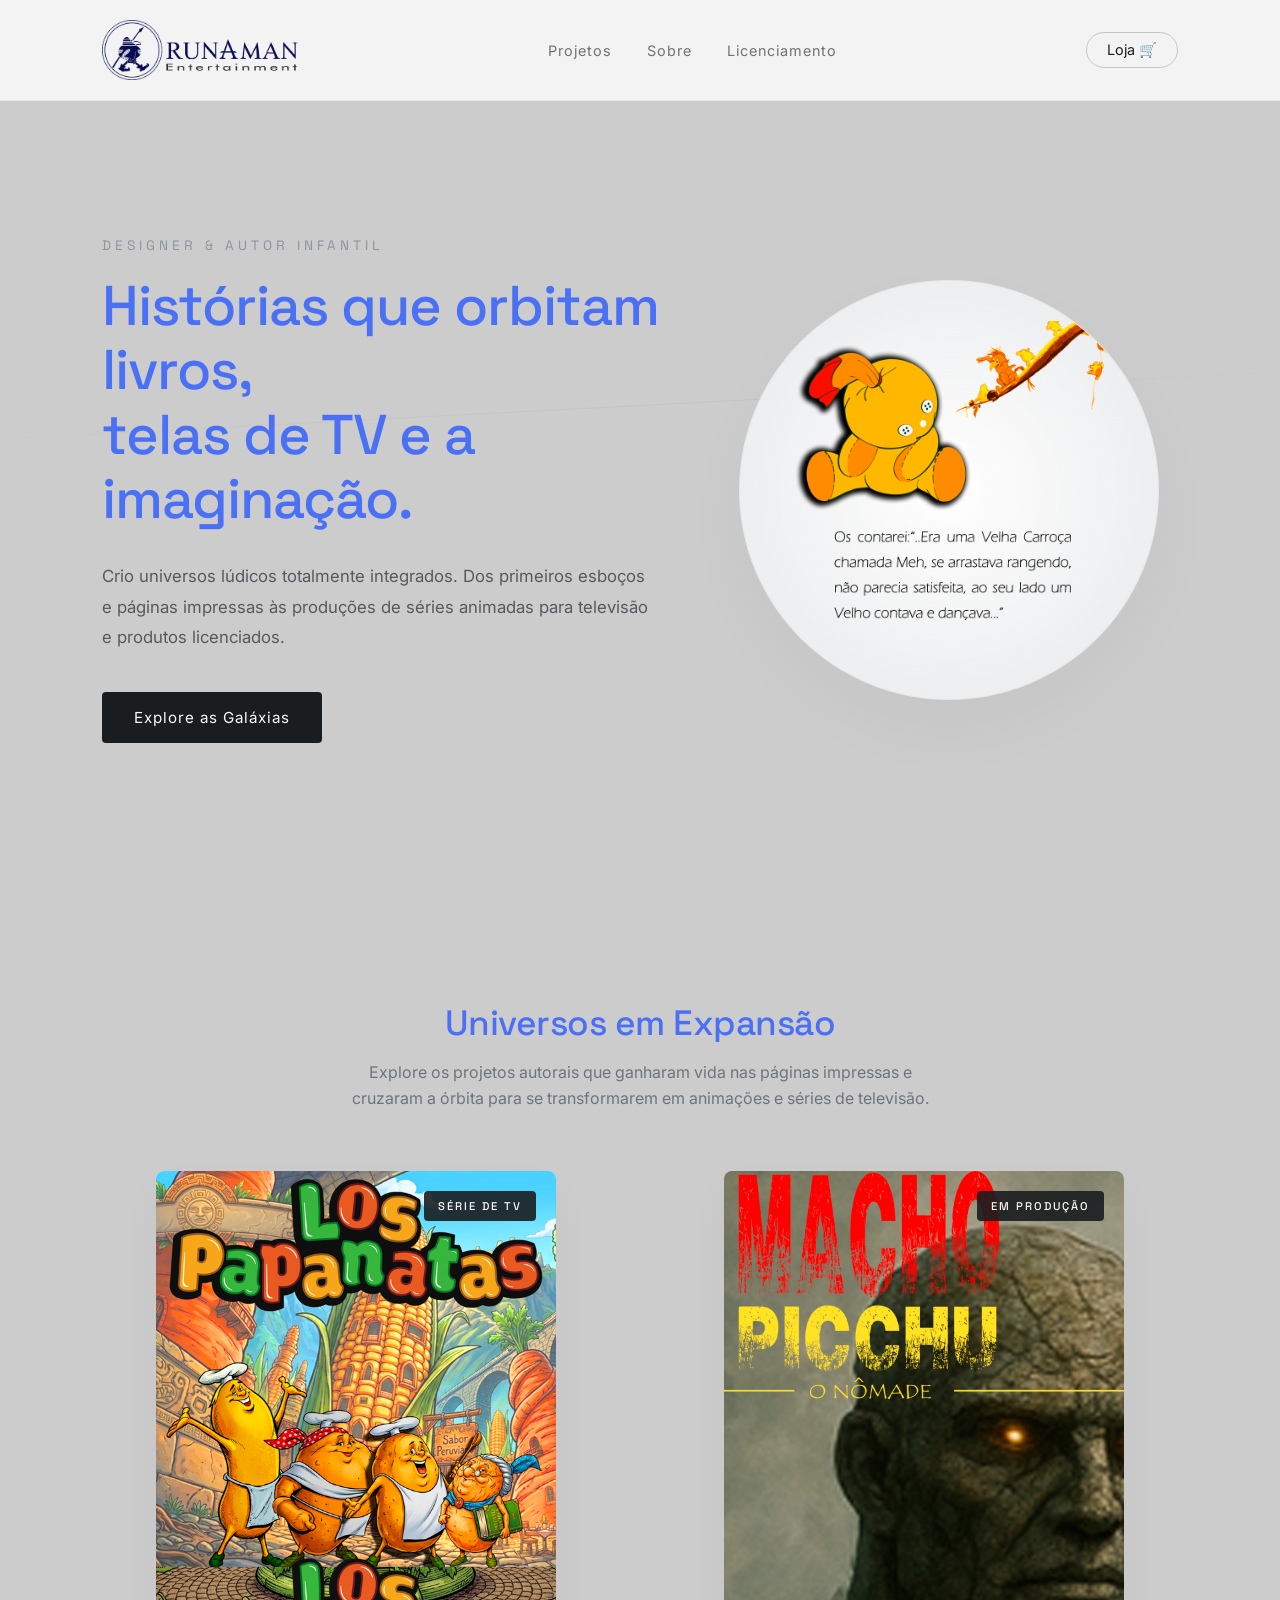
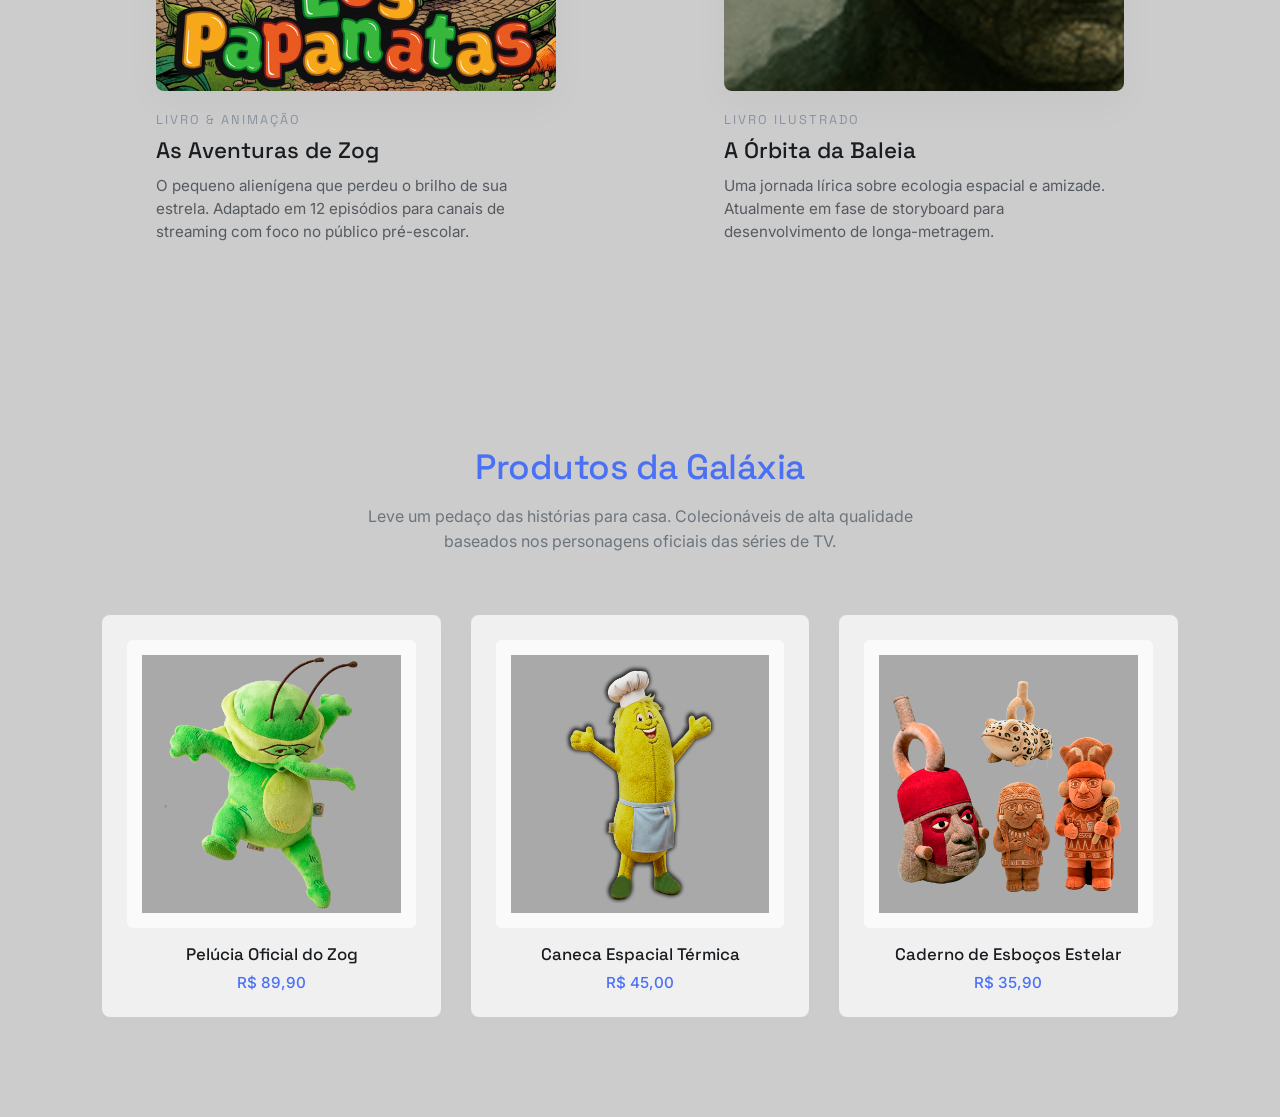
==== commit b93c67eb: "Add files via upload" ====
--- a/index.html
+++ b/index.html
@@ -3,1291 +3,133 @@
 <head>
     <meta charset="UTF-8">
     <meta name="viewport" content="width=device-width, initial-scale=1.0">
-    <title>Runaman | Universo Galáctico</title>
+    <title>Carregando...</title>
 
-    <!-- ✅ URLs corrigidas -->
     <link rel="preconnect" href="https://fonts.googleapis.com">
     <link rel="preconnect" href="https://fonts.gstatic.com" crossorigin>
-    <link href="https://fonts.googleapis.com/css2?family=Inter:wght@300;400;500&family=Space+Grotesk:wght@300;500&display=swap" rel="stylesheet">
-
-    <style>
-
-        /* ==========================================================================
-           RESET & BASE
-           ========================================================================== */
-        * {
-            margin: 0;
-            padding: 0;
-            box-sizing: border-box;
-        }
-
-        body {
-            font-family: 'Inter', sans-serif;
-            background-color: #DFDFDB;
-            color: #1A1D20;
-            overflow-x: hidden;
-            font-weight: 300;
-        }
-
-        a {
-            text-decoration: none;
-            color: inherit;
-        }
-
-        /* ==========================================================================
-           DIVISOR
-           ========================================================================== */
-        .divider {
-            width: 60px;
-            height: 1px;
-            background-color: #1A1D20;
-            margin: 80px auto;
-            opacity: 0.2;
-        }
-
-        /* ==========================================================================
-           CABEÇALHOS DE SECÇÃO
-           ========================================================================== */
-        .section-header {
-            text-align: center;
-            margin: 0 auto 60px auto;
-            max-width: 650px;
-        }
-
-        .section-title {
-            font-family: 'Space Grotesk', sans-serif;
-            font-size: 2.2rem;
-            font-weight: 300;
-            letter-spacing: -0.5px;
-            margin-bottom: 15px;
-        }
-
-        .section-title span {
-            font-weight: 500;
-            color: #4A70F6;
-        }
-
-        .section-subtitle {
-            font-size: 1rem;
-            color: #555A60;
-            line-height: 1.6;
-            max-width: 500px;
-            margin-left: auto;
-            margin-right: auto;
-            text-align: justify;
-            font-weight: 300;
-        }
-
-        /* ==========================================================================
-           NAVBAR
-           ========================================================================== */
-        .navbar {
-            position: fixed;
-            top: 0;
-            left: 0;
-            width: 100%;
-            display: flex;
-            justify-content: space-between;
-            align-items: center;
-            padding: 20px 8%;
-            background: rgba(223, 223, 219, 0.85);
-            backdrop-filter: blur(12px);
-            -webkit-backdrop-filter: blur(12px);
-            border-bottom: 1px solid rgba(26, 29, 32, 0.05);
-            z-index: 1000;
-        }
-
-        .logo-container {
-            display: flex;
-            align-items: center;
-            max-width: 250px;
-            flex-shrink: 0;
-        }
-
-        .logo-img {
-            height: 60px;
-            width: auto;
-            object-fit: contain;
-        }
-
-        .nav-links {
-            display: flex;
-            list-style: none;
-            gap: 35px;
-            flex-grow: 1;
-            justify-content: center;
-        }
-
-        .nav-links a {
-            font-size: 0.9rem;
-            letter-spacing: 1px;
-            opacity: 0.6;
-            transition: opacity 0.3s;
-            font-weight: 300;
-        }
-
-        .nav-links a:hover {
-            opacity: 1;
-        }
-
-        .nav-shop {
-            font-size: 0.9rem;
-            border: 1px solid rgba(26, 29, 32, 0.2);
-            padding: 8px 20px;
-            border-radius: 50px;
-            transition: all 0.3s;
-            flex-shrink: 0;
-            font-weight: 300;
-        }
-
-        .nav-shop:hover {
-            background-color: #1A1D20;
-            color: #DFDFDB;
-        }
-
-        /* ==========================================================================
-           HERO
-           ========================================================================== */
-        .hero {
-            min-height: 100vh;
-            display: flex;
-            align-items: center;
-            padding: 0 8%;
-            position: relative;
-            padding-top: 100px;
-        }
-
-        .hero-container {
-            display: grid;
-            grid-template-columns: 1.1fr 0.9fr;
-            align-items: center;
-            width: 100%;
-            gap: 60px;
-            z-index: 2;
-        }
-
-        .hero-content {
-            max-width: 650px;
-        }
-
-        .hero-tag {
-            font-family: 'Space Grotesk', sans-serif;
-            font-size: 0.85rem;
-            text-transform: uppercase;
-            letter-spacing: 4px;
-            color: #8A94A0;
-            margin-bottom: 20px;
-            display: block;
-            font-weight: 300;
-        }
-
-        .hero-title {
-            font-family: 'Space Grotesk', sans-serif;
-            font-size: 3.5rem;
-            font-weight: 300;
-            line-height: 1.15;
-            letter-spacing: -1px;
-            margin-bottom: 30px;
-        }
-
-        .hero-title span {
-            font-weight: 500;
-            display: block;
-            color: #4A70F6;
-        }
-
-        .hero-description {
-            font-size: 1rem;
-            line-height: 1.7;
-            color: #555A60;
-            max-width: 500px;
-            text-align: justify;
-            font-weight: 300;
-        }
-
-        .hero-description p {
-            margin-bottom: 15px;
-        }
-
-        .hero-description p:last-child {
-            margin-bottom: 0;
-        }
-
-        .cta-button {
-            font-family: 'Space Grotesk', sans-serif;
-            font-size: 0.95rem;
-            letter-spacing: 1px;
-            background-color: #1A1D20;
-            color: #DFDFDB;
-            padding: 16px 32px;
-            border-radius: 4px;
-            display: inline-block;
-            transition: all 0.3s;
-            margin-top: 30px;
-            font-weight: 300;
-        }
-
-        .cta-button:hover {
-            transform: translateY(-2px);
-            box-shadow: 0 10px 25px rgba(74, 112, 246, 0.15);
-            background-color: #4A70F6;
-        }
-
-        .hero-visual {
-            display: flex;
-            justify-content: center;
-            align-items: center;
-        }
-
-        .planet-bg {
-            width: 100%;
-            max-width: 420px;
-            aspect-ratio: 1 / 1;
-            background: radial-gradient(circle, rgba(255,255,255,1) 0%, rgba(240,242,245,0.4) 100%);
-            border-radius: 50%;
-            border: 1px solid rgba(26, 29, 32, 0.03);
-            display: flex;
-            justify-content: center;
-            align-items: center;
-            overflow: hidden;
-            padding: 40px;
-        }
-
-        .character-img {
-            width: 100%;
-            height: 100%;
-            object-fit: contain;
-            animation: floatReal 6s ease-in-out infinite;
-        }
-
-        @keyframes floatReal {
-            0%   { transform: translateY(0px); }
-            50%  { transform: translateY(-12px); }
-            100% { transform: translateY(0px); }
-        }
-
-        /* ==========================================================================
-           UNIVERSOS EM EXPANSÃO
-           ========================================================================== */
-        .projects-section {
-            padding: 100px 8%;
-            background-color: transparent;
-        }
-
-        .projects-grid {
-            display: grid;
-            grid-template-columns: repeat(3, 1fr);
-            gap: 50px;
-        }
-
-        .project-card {
-            display: flex;
-            flex-direction: column;
-            align-items: center;
-            background: transparent;
-            padding: 10px 0;
-            width: 100%;
-        }
-
-        .project-media {
-            width: 100%;
-            height: 520px;
-            background: transparent;
-            overflow: hidden;
-            position: relative;
-            margin-bottom: 25px;
-            flex-shrink: 0;
-            display: flex;
-            justify-content: center;
-            align-items: center;
-        }
-
-        .project-media img {
-            max-width: 100%;
-            max-height: 100%;
-            width: auto;
-            height: auto;
-            object-fit: contain;
-            display: block;
-        }
-
-        .project-info {
-            display: flex;
-            flex-direction: column;
-            align-items: center;
-            text-align: center;
-            gap: 8px;
-            width: 100%;
-        }
-
-        .project-meta {
-            font-family: 'Space Grotesk', sans-serif;
-            font-size: 0.75rem;
-            text-transform: uppercase;
-            color: #4A70F6;
-            letter-spacing: 2px;
-            font-weight: 300;
-        }
-
-        .project-name {
-            font-family: 'Space Grotesk', sans-serif;
-            font-size: 1.4rem;
-            font-weight: 300;
-        }
-
-        .project-desc {
-            font-size: 0.95rem;
-            color: #555A60;
-            line-height: 1.6;
-            max-width: 450px;
-            text-align: justify;
-            font-weight: 300;
-        }
-
-        /* ==========================================================================
-           O TRAÇO E A FILOSOFIA — INCUBAÇÃO
-           ========================================================================== */
-        .incubation-section {
-            padding: 100px 8%;
-            background-color: transparent;
-        }
-
-        .incubation-content {
-            display: flex;
-            flex-direction: column;
-            gap: 100px;
-            max-width: 1100px;
-            margin: 0 auto;
-        }
-
-        .incubation-block {
-            display: grid;
-            grid-template-columns: 1fr 1fr;
-            align-items: center;
-            gap: 60px;
-        }
-
-        /* Bloco par: inverte colunas (imagem esquerda, texto direita) */
-        .incubation-block:nth-child(2n) {
-            direction: rtl;
-        }
-
-        .incubation-block:nth-child(2n) .incubation-text {
-            direction: ltr;
-        }
-
-        .incubation-text {
-            font-size: 1.05rem;
-            line-height: 1.7;
-            color: #1A1D20;
-            max-width: 450px;
-            text-align: justify;
-            font-weight: 300;
-        }
-
-        .incubation-text strong {
-            font-weight: 500;
-            color: #4A70F6;
-        }
-
-        .raf-container {
-            width: 100%;
-            aspect-ratio: 16 / 10;
-            background: transparent;
-            display: flex;
-            justify-content: center;
-            align-items: center;
-            overflow: hidden;
-        }
-
-        .raf-img {
-            max-width: 100%;
-            max-height: 100%;
-            object-fit: contain;
-            filter: grayscale(100%);
-            opacity: 0.7;
-            transition: all 0.4s ease;
-        }
-
-        .incubation-block:hover .raf-img {
-            filter: grayscale(0%);
-            opacity: 1;
-            transform: scale(1.02);
-        }
-
-        /* ==========================================================================
-           VITRINE DE LICENCIAMENTO
-           ========================================================================== */
-        .shop-section {
-            padding: 100px 8%;
-            background-color: transparent;
-        }
-
-        .shop-grid {
-            display: grid;
-            grid-template-columns: repeat(3, 1fr);
-            gap: 40px;
-        }
-
-        .product-card {
-            background: transparent;
-            padding: 20px 0;
-            display: flex;
-            flex-direction: column;
-            align-items: center;
-            text-align: center;
-        }
-
-        .product-media {
-            width: 100%;
-            aspect-ratio: 1 / 1;
-            margin-bottom: 20px;
-            display: flex;
-            justify-content: center;
-            align-items: center;
-            background: transparent;
-        }
-
-        .product-img {
-            max-width: 100%;
-            max-height: 100%;
-            object-fit: contain;
-            transition: transform 0.3s ease;
-        }
-
-        .product-card:hover .product-img {
-            transform: scale(1.03);
-        }
-
-        .product-badge {
-            font-family: 'Space Grotesk', sans-serif;
-            font-size: 0.75rem;
-            text-transform: uppercase;
-            color: #4A70F6;
-            letter-spacing: 1.5px;
-            margin-bottom: 8px;
-            font-weight: 300;
-        }
-
-        .product-title {
-            font-family: 'Space Grotesk', sans-serif;
-            font-size: 1.1rem;
-            font-weight: 300;
-            margin-bottom: 10px;
-        }
-
-        .product-desc {
-            font-size: 0.9rem;
-            color: #555A60;
-            line-height: 1.6;
-            margin-bottom: 20px;
-            max-width: 240px;
-            text-align: justify;
-            font-weight: 300;
-        }
-
-        .product-btn {
-            font-family: 'Space Grotesk', sans-serif;
-            font-size: 0.8rem;
-            text-transform: uppercase;
-            letter-spacing: 1px;
-            font-weight: 300;
-            color: #1A1D20;
-            border-bottom: 1px solid #1A1D20;
-            padding-bottom: 2px;
-            margin-top: auto;
-            transition: opacity 0.2s;
-        }
-
-        .product-btn:hover {
-            opacity: 0.7;
-        }
-
-        /* ==========================================================================
-           FOOTER
-           ========================================================================== */
-        .footer {
-            padding: 40px 8%;
-            border-top: 1px solid rgba(26, 29, 32, 0.05);
-            display: flex;
-            justify-content: space-between;
-            align-items: center;
-            background-color: transparent;
-        }
-
-        .footer-text {
-            font-size: 0.85rem;
-            color: #555A60;
-            font-weight: 300;
-        }
-
-        /* ==========================================================================
-           RESPONSIVIDADE
-           ========================================================================== */
-        @media (max-width: 968px) {
-            .hero-container {
-                grid-template-columns: 1fr;
-                text-align: center;
-                gap: 50px;
-            }
-
-            .hero-content {
-                margin: 0 auto;
-            }
-
-            .hero-visual {
-                order: -1;
-            }
-
-            .nav-links {
-                display: none;
-            }
-
-            .hero {
-                padding-top: 140px;
-            }
-
-            .projects-grid,
-            .shop-grid {
-                grid-template-columns: 1fr;
-                gap: 50px;
-            }
-
-            .project-media {
-                height: 450px;
-            }
-
-            .incubation-block {
-                grid-template-columns: 1fr;
-                gap: 30px;
-                text-align: center;
-            }
-
-            .incubation-block:nth-child(2n) {
-                direction: ltr;
-            }
-
-            .incubation-text {
-                margin: 0 auto;
-                text-align: justify;
-            }
-
-            .footer {
-                flex-direction: column;
-                gap: 15px;
-                text-align: center;
-            }
-        }
-
-        @media (max-width: 768px) {
-            .divider {
-                margin: 50px auto;
-            }
-
-            .shop-grid {
-                grid-template-columns: 1fr;
-                gap: 40px;
-            }
-        }
-
-        /* ==========================================================================
-           CONTACTO COMERCIAL B2B
-           ========================================================================== */
-        .contact-section {
-            padding: 100px 8%;
-            background-color: transparent;
-        }
-
-        .contact-inner {
-            max-width: 500px;
-            margin: 0 auto;
-            text-align: center;
-            display: flex;
-            flex-direction: column;
-            align-items: center;
-            gap: 0;
-        }
-
-        .contact-label {
-            font-family: 'Space Grotesk', sans-serif;
-            font-size: 0.72rem;
-            text-transform: uppercase;
-            letter-spacing: 3px;
-            color: #4A70F6;
-            font-weight: 300;
-            display: block;
-            margin-bottom: 16px;
-        }
-
-        .contact-title {
-            font-family: 'Space Grotesk', sans-serif;
-            font-size: 2.4rem;
-            font-weight: 300;
-            line-height: 1.15;
-            letter-spacing: -0.5px;
-            margin-bottom: 32px;
-            color: #1A1D20;
-        }
-
-        .contact-title span {
-            font-weight: 500;
-            color: #4A70F6;
-        }
-
-        .contact-text {
-            font-family: 'Inter', sans-serif;
-            font-size: 0.98rem;
-            line-height: 1.75;
-            color: #555A60;
-            font-weight: 300;
-            max-width: 460px;
-            text-align: justify;
-            margin-bottom: 18px;
-        }
-
-        .contact-text:last-of-type {
-            margin-bottom: 36px;
-        }
-
-        .contact-btn {
-            display: inline-block;
-            font-family: 'Space Grotesk', sans-serif;
-            font-size: 0.9rem;
-            font-weight: 300;
-            letter-spacing: 1px;
-            background-color: #1A1D20;
-            color: #DFDFDB;
-            padding: 16px 36px;
-            border-radius: 4px;
-            transition: all 0.3s;
-        }
-
-        .contact-btn:hover {
-            background-color: #4A70F6;
-            transform: translateY(-2px);
-            box-shadow: 0 10px 25px rgba(74, 112, 246, 0.15);
-        }
-
-        /* ==========================================================================
-           MODAL — FICHA TÉCNICA (GAVETA GALÁCTICA)
-           ========================================================================== */
-
-        /* Overlay escurecido por trás */
-        .modal-overlay {
-            position: fixed;
-            inset: 0;
-            background: rgba(26, 29, 32, 0.35);
-            z-index: 2000;
-            display: flex;
-            justify-content: center;
-            align-items: center;
-            padding: 20px;
-            opacity: 0;
-            pointer-events: none;
-            transition: opacity 0.35s ease;
-        }
-
-        /* Estado activo — visível */
-        .modal-overlay.is-open {
-            opacity: 1;
-            pointer-events: all;
-        }
-
-        /* Gaveta central translúcida */
-        .modal {
-            background: rgba(223, 223, 219, 0.95);
-            backdrop-filter: blur(20px);
-            -webkit-backdrop-filter: blur(20px);
-            border: 1px solid rgba(26, 29, 32, 0.06);
-            width: 100%;
-            max-width: 560px;
-            max-height: 85vh;
-            overflow-y: auto;
-            padding: 50px 48px 48px 48px;
-            position: relative;
-            transform: translateY(18px);
-            transition: transform 0.35s ease;
-        }
-
-        .modal-overlay.is-open .modal {
-            transform: translateY(0);
-        }
-
-        /* Scrollbar discreta */
-        .modal::-webkit-scrollbar {
-            width: 4px;
-        }
-
-        .modal::-webkit-scrollbar-track {
-            background: transparent;
-        }
-
-        .modal::-webkit-scrollbar-thumb {
-            background: rgba(26, 29, 32, 0.15);
-            border-radius: 2px;
-        }
-
-        /* Botão fechar */
-        .modal-close {
-            position: absolute;
-            top: 20px;
-            right: 24px;
-            font-family: 'Space Grotesk', sans-serif;
-            font-size: 0.8rem;
-            font-weight: 300;
-            letter-spacing: 1.5px;
-            text-transform: uppercase;
-            color: #8A94A0;
-            background: none;
-            border: none;
-            cursor: pointer;
-            padding: 4px 0;
-            transition: color 0.2s;
-        }
-
-        .modal-close:hover {
-            color: #1A1D20;
-        }
-
-        /* Cabeçalho da ficha */
-        .modal-badge {
-            font-family: 'Space Grotesk', sans-serif;
-            font-size: 0.7rem;
-            text-transform: uppercase;
-            letter-spacing: 2.5px;
-            color: #4A70F6;
-            font-weight: 300;
-            display: block;
-            margin-bottom: 10px;
-        }
-
-        .modal-title {
-            font-family: 'Space Grotesk', sans-serif;
-            font-size: 1.6rem;
-            font-weight: 300;
-            letter-spacing: -0.3px;
-            line-height: 1.2;
-            margin-bottom: 6px;
-            color: #1A1D20;
-        }
-
-        .modal-subtitle {
-            font-size: 0.85rem;
-            color: #8A94A0;
-            font-weight: 300;
-            margin-bottom: 32px;
-            display: block;
-        }
-
-        /* Linha divisória interna */
-        .modal-divider {
-            width: 40px;
-            height: 1px;
-            background-color: #1A1D20;
-            opacity: 0.15;
-            margin: 28px 0;
-        }
-
-        /* Bloco de campo da ficha */
-        .modal-field {
-            margin-bottom: 22px;
-        }
-
-        .modal-field-label {
-            font-family: 'Space Grotesk', sans-serif;
-            font-size: 0.68rem;
-            text-transform: uppercase;
-            letter-spacing: 2px;
-            color: #8A94A0;
-            font-weight: 300;
-            display: block;
-            margin-bottom: 5px;
-        }
-
-        .modal-field-value {
-            font-family: 'Inter', sans-serif;
-            font-size: 0.95rem;
-            line-height: 1.7;
-            color: #1A1D20;
-            font-weight: 300;
-            max-width: 450px;
-            text-align: justify;
-        }
-
-        /* CTA dentro do modal */
-        .modal-cta {
-            display: inline-block;
-            font-family: 'Space Grotesk', sans-serif;
-            font-size: 0.8rem;
-            font-weight: 300;
-            text-transform: uppercase;
-            letter-spacing: 1.5px;
-            color: #1A1D20;
-            border-bottom: 1px solid rgba(26, 29, 32, 0.4);
-            padding-bottom: 2px;
-            margin-top: 10px;
-            transition: opacity 0.2s;
-        }
-
-        .modal-cta:hover {
-            opacity: 0.5;
-        }
-
-        /* Responsividade do modal */
-        @media (max-width: 600px) {
-            .modal {
-                padding: 44px 28px 36px 28px;
-                max-height: 90vh;
-            }
-        }
-
-    </style>
+    <link href="https://fonts.googleapis.com/css2?family=Inter:wght@300;400&family=Space+Grotesk:wght@300;500&display=swap" rel="stylesheet">
+    <link rel="stylesheet" href="style.css">
 </head>
-
 <body>
 
     <!-- NAVBAR -->
     <nav class="navbar">
-        <a href="#" class="logo-container">
-            <img src="logo.png" alt="Runaman Logo" class="logo-img">
-        </a>
+        <div class="logo-container">
+            <img id="logo" src="" alt="Logo" class="logo-img">
+        </div>
         <ul class="nav-links">
-            <li><a href="#universos">Universos</a></li>
-            <li><a href="#incubacao">Incubação</a></li>
-            <li><a href="#loja">Licenciamento</a></li>
-            <li><a href="#contato">Contacto</a></li>
+            <li><a href="#projetos">Projetos</a></li>
+            <li><a href="#sobre">Sobre</a></li>
+            <li><a href="#licenciamento">Licenciamento</a></li>
         </ul>
-        <a href="es.html" style="font-size: 0.85rem; font-family: 'Space Grotesk', sans-serif; font-weight: 300; margin-right: 20px; opacity: 0.6; text-decoration: none; color: #1A1D20; transition: opacity 0.3s;">ES</a>
-        <a href="#loja" class="nav-shop">Vitrine MKT 💼</a>
+        <a href="#loja" class="nav-shop">Loja 🛒</a>
     </nav>
 
-    <!-- =====================================================================
-         HERO
-         ===================================================================== -->
-    <section class="hero">
+    <!-- HERO -->
+    <section class="hero" id="sobre">
         <div class="hero-container">
             <div class="hero-content">
-                <span class="hero-tag">Designer &amp; Autor Multimídia</span>
+                <span class="hero-tag" id="hero-tag"></span>
                 <h1 class="hero-title">
-                    Histórias que orbitam livros,
-                    <span>telas de TV e a imaginação.</span>
+                    <span id="hero-titulo"></span>
+                    <span id="hero-titulo-destaque"></span>
                 </h1>
-                <div class="hero-description">
-                    <p><strong>O Traço, a Filosofia e a Expansão Transmídia</strong></p>
-                    <p>Acredito na arte que nasce da pesquisa profunda e da conexão humana real. Durante três décadas, atuei de forma independente no design gráfico, refinando a expressividade e o rigor técnico da animação clássica de padrão global, sempre nutrido por investigações em semiótica, história, física quântica e literatura.</p>
-                    <p>A marca Runaman é o ponto de encontro onde essa bagagem se transforma em propriedades intelectuais com alma e forte apelo de mercado. Nossos universos operam em uma estratégia de progressão deliberada: validam-se primeiro de forma tátil nas páginas da literatura de alta qualidade — do livro infantil de capa dura à Graphic Novel e ao quadrinho clássico — prontos para expandir rumo à escala das telas de televisão e plataformas de streaming.</p>
-                    <p>Mais do que entretenimento, oferecemos ecossistemas de consumo conceitual. Cada narrativa ganha vida em uma grife de merchandising estratégico, onde o design dita o ritmo da experiência: seja no calor das pelúcias orgânicas, no resgate cultural do design andino, na papelaria fina ou no contraste sensorial planejado dos brinquedos rígidos.</p>
-                </div>
-                <a href="#universos" class="cta-button">Explore as Galáxias</a>
+                <p class="hero-description" id="hero-descricao"></p>
+                <a id="hero-botao" href="#" class="cta-button"></a>
             </div>
             <div class="hero-visual">
                 <div class="planet-bg">
-                    <img src="personagem.png" alt="Personagem principal" class="character-img">
+                    <img id="hero-personagem" src="" alt="" class="character-img">
                 </div>
             </div>
         </div>
     </section>
 
-    <!-- DIVISOR -->
-    <div class="divider"></div>
-
-    <!-- =====================================================================
-         UNIVERSOS EM EXPANSÃO
-         ===================================================================== -->
-    <section id="universos" class="projects-section">
+    <!-- PROJETOS -->
+    <section class="projects-section" id="projetos">
         <div class="section-header">
-            <h2 class="section-title">Universos em <span>Expansão</span></h2>
-            <p class="section-subtitle">
-                Explore os projetos autorais que ganharam vida nas páginas impressas e cruzaram
-                a órbita para se transformarem em animações e séries de televisão.
-            </p>
+            <h2 class="section-title">
+                <span id="projetos-titulo"></span> <span id="projetos-titulo-destaque"></span>
+            </h2>
+            <p class="section-subtitle" id="projetos-subtitulo"></p>
         </div>
-
-        <div class="projects-grid">
-
-            <!-- Projeto 1 -->
-            <div class="project-card">
-                <div class="project-media">
-                    <img src="livro-projeto1.png" alt="Los Papanatas — capa">
-                </div>
-                <div class="project-info">
-                    <span class="project-meta">Livro &amp; Animação</span>
-                    <h3 class="project-name">Los Papanatas</h3>
-                    <p class="project-desc">
-                        Uma comédia de animação vibrante sobre uma irreverente família de quatro batatas
-                        guardiãs das sementes nativas. Eles lutam para preservar o sabor orgânico
-                        e a cultura ancestral.
-                    </p>
-                </div>
-            </div>
-
-            <!-- Projeto 2 -->
-            <div class="project-card">
-                <div class="project-media">
-                    <img src="livro-projeto2.png" alt="Macho-Picchu — capa">
-                </div>
-                <div class="project-info">
-                    <span class="project-meta">Graphic Novel</span>
-                    <h3 class="project-name">Macho-Picchu</h3>
-                    <p class="project-desc">
-                        A jornada visual e filosófica de uma Montanha Nômade inorgânica que desperta após
-                        milênios de convívio com os homens, transformando-se em um colosso lítico.
-                    </p>
-                </div>
-            </div>
-
-            <!-- Projeto 3 -->
-            <div class="project-card">
-                <div class="project-media">
-                    <img src="livro-projeto3.png" alt="O Bicho da Semente — capa">
-                </div>
-                <div class="project-info">
-                    <span class="project-meta">Universo Transmídia</span>
-                    <h3 class="project-name">O Bicho da Semente</h3>
-                    <p class="project-desc">
-                        Uma metahistória quântica sobre os Clorofilhos de Jacuba viajando até Tampo-Tock.
-                        O Bicho da Semente surge como a Lembrança afetiva do retorno para casa.
-                    </p>
-                </div>
-            </div>
-
-        </div>
+        <div class="projects-grid" id="projects-grid"></div>
     </section>
 
-    <!-- DIVISOR -->
-    <div class="divider"></div>
-
-    <!-- =====================================================================
-         O TRAÇO E A FILOSOFIA — INCUBAÇÃO
-         ===================================================================== -->
-    <section id="incubacao" class="incubation-section">
+    <!-- LOJA -->
+    <section class="shop-section" id="loja">
         <div class="section-header">
-            <h2 class="section-title">O Traço e a <span>Filosofia</span></h2>
-            <p class="section-subtitle">
-                A jornada de um universo transmídia começa muito antes do primeiro frame de animação.
-                Ela ganha vida no silêncio do laboratório criativo, onde ideias complexas são traduzidas
-                em traços livres e conceitos visuais táteis.
-            </p>
+            <h2 class="section-title">
+                <span id="loja-titulo"></span> <span id="loja-titulo-destaque"></span>
+            </h2>
+            <p class="section-subtitle" id="loja-subtitulo"></p>
         </div>
-
-        <div class="incubation-content">
-
-            <!-- Bloco 1: texto esquerda / RAF direita -->
-            <div class="incubation-block">
-                <p class="incubation-text">
-                    "Acredito na arte que nasce da observação silenciosa do mundo real. Durante 30 anos,
-                    refinei de forma independente o rigor anatômico e a expressividade da animação clássica
-                    de padrão global. Cada traço do ecossistema de <strong>Los Papanatas</strong> foi
-                    desenhado para contrapor a pureza orgânica da terra contra a rigidez do plástico industrial."
-                </p>
-                <div class="raf-container">
-                    <img src="raf-papanatas.png" alt="RAF Los Papanatas" class="raf-img">
-                </div>
-            </div>
-
-            <!-- Bloco 2: RAF esquerda / texto direita (alternado) -->
-            <div class="incubation-block">
-                <p class="incubation-text">
-                    "Os referentes convencionais não dão conta da complexidade humana. Em
-                    <strong>Macho-Picchu</strong>, a pesquisa em história e sociedade deu origem a uma
-                    metamorfose mineral poética. O desafio gráfico foi capturar como uma essência inorgânica
-                    milenar absorve a curiosidade dos homens e se converte em um colosso lítico perdido
-                    no caos urbano."
-                </p>
-                <div class="raf-container">
-                    <img src="raf-machopichu.png" alt="RAF Macho-Picchu" class="raf-img">
-                </div>
-            </div>
-
-            <!-- Bloco 3: texto esquerda / RAF direita -->
-            <div class="incubation-block">
-                <p class="incubation-text">
-                    "A física quântica e a semiótica não são exclusivas dos laboratórios. Em
-                    <strong>O Bicho da Semente</strong>, usei essa bagagem para modelar Jacuba, um reino
-                    de lã de açúcar onde o Tempo colapsa a vida em sementes de histórias. O design do
-                    Bicho foi estruturado não para buscar status comercial, mas para representar o gesto
-                    tátil do aconchego e da lembrança do lar."
-                </p>
-                <div class="raf-container">
-                    <img src="raf-bicho-semente.png" alt="RAF Bicho da Semente" class="raf-img">
-                </div>
-            </div>
-
-        </div>
+        <div class="shop-grid" id="shop-grid"></div>
     </section>
 
-    <!-- DIVISOR -->
-    <div class="divider"></div>
+    <!-- Carrega o conteúdo do data.js -->
+    <script src="data.js"></script>
+    <script>
+        // ================================================================
+        // NÃO EDITE ESTE BLOCO — ele lê o data.js e monta o site
+        // ================================================================
 
-    <!-- =====================================================================
-         VITRINE DE LICENCIAMENTO
-         ===================================================================== -->
-    <section id="loja" class="shop-section">
-        <div class="section-header">
-            <h2 class="section-title">Vitrine de <span>Licenciamento</span></h2>
-            <p class="section-subtitle">
-                Modelos conceituais e protótipos de alta aderência comercial, desenhados para
-                expandir a experiência narrativa e tangibilizar o valor das marcas.
-            </p>
-        </div>
+        const d = SITE_DATA;
 
-        <div class="shop-grid">
+        // Título da aba
+        document.title = d.config.titulo_aba;
 
-            <!-- Produto 1 -->
-            <div class="product-card">
-                <div class="product-media">
-                    <img src="produto1.png" alt="Pelúcia Bicho da Semente" class="product-img">
-                </div>
-                <span class="product-badge">Protótipo Oficial</span>
-                <h4 class="product-title">Pelúcia Bicho da Semente</h4>
-                <p class="product-desc">
-                    Protótipo têxtil com textura ultra macia de lã de açúcar, materializando o gesto
-                    tátil de acolhimento e a lembrança do lar.
-                </p>
-                <a href="#" class="product-btn" data-produto="produto1">Ver Ficha de Licenciamento ➔</a>
-            </div>
+        // Logo
+        document.getElementById('logo').src = d.config.logo;
 
-            <!-- Produto 2 -->
-            <div class="product-card">
-                <div class="product-media">
-                    <img src="produto2.png" alt="Pelúcia Orgânica Papanata" class="product-img">
-                </div>
-                <span class="product-badge">Protótipo Oficial</span>
-                <h4 class="product-title">Pelúcia Orgânica Papanata</h4>
-                <p class="product-desc">
-                    Desenvolvido em algodão orgânico certificado e tinturas naturais, contrapondo
-                    a pureza da culinária ancestral ao mercado industrial.
-                </p>
-                <a href="#" class="product-btn" data-produto="produto2">Ver Ficha de Licenciamento ➔</a>
-            </div>
+        // Hero
+        document.getElementById('hero-tag').textContent = d.hero.tag;
+        document.getElementById('hero-titulo').textContent = d.hero.titulo;
+        document.getElementById('hero-titulo-destaque').textContent = d.hero.titulo_destaque;
+        document.getElementById('hero-descricao').textContent = d.hero.descricao;
+        document.getElementById('hero-botao').textContent = d.hero.botao_texto;
+        document.getElementById('hero-botao').href = d.hero.botao_link;
+        document.getElementById('hero-personagem').src = d.hero.personagem_img;
+        document.getElementById('hero-personagem').alt = d.hero.personagem_alt;
 
-            <!-- Produto 3 -->
-            <div class="product-card">
-                <div class="product-media">
-                    <img src="produto3.png" alt="Pelúcias Huacos Inca" class="product-img">
-                </div>
-                <span class="product-badge">Concept Model</span>
-                <h4 class="product-title">Pelúcias Huacos Inca</h4>
-                <p class="product-desc">
-                    A arqueologia andina feita para abraçar. Transforma o design geométrico dos
-                    vasos de cerâmica incas em peças tridimensionais macias.
-                </p>
-                <a href="#" class="product-btn" data-produto="produto3">Ver Ficha de Licenciamento ➔</a>
-            </div>
+        // Projetos — cabeçalho
+        document.getElementById('projetos-titulo').textContent = d.projetos.titulo;
+        document.getElementById('projetos-titulo-destaque').textContent = d.projetos.titulo_destaque;
+        document.getElementById('projetos-subtitulo').textContent = d.projetos.subtitulo;
 
-            <!-- Produto 4 -->
-            <div class="product-card">
-                <div class="product-media">
-                    <img src="produto4.png" alt="Brinquedo Rígido Insípido" class="product-img">
-                </div>
-                <span class="product-badge">Concept Model</span>
-                <h4 class="product-title">Brinquedo Rígido Insípido</h4>
-                <p class="product-desc">
-                    Conceito injetado em plástico rígido e fosco, criando um contraste sensorial
-                    e conceitual intencional contra as pelúcias orgânicas.
-                </p>
-                <a href="#" class="product-btn" data-produto="produto4">Ver Ficha de Licenciamento ➔</a>
-            </div>
-
-            <!-- Produto 5 -->
-            <div class="product-card">
-                <div class="product-media">
-                    <img src="produto5.png" alt="Kit Pelúcias Clorofilhos" class="product-img">
-                </div>
-                <span class="product-badge">Protótipo Oficial</span>
-                <h4 class="product-title">Kit Pelúcias Clorofilhos</h4>
-                <p class="product-desc">
-                    Conjunto com três mini pelúcias representando as pequenas e luminosas entidades
-                    quânticas antes do colapso do Tempo.
-                </p>
-                <a href="#" class="product-btn" data-produto="produto5">Ver Ficha de Licenciamento ➔</a>
-            </div>
-
-            <!-- Produto 6 -->
-            <div class="product-card">
-                <div class="product-media">
-                    <img src="produto6.png" alt="O Tamborim do Tempo" class="product-img">
-                </div>
-                <span class="product-badge">Réplica Licenciada</span>
-                <h4 class="product-title">O Tamborim do Tempo</h4>
-                <p class="product-desc">
-                    Construído em madeira leve e couro natural, feito para as crianças ritmarem
-                    e cantarem suas próprias memórias.
-                </p>
-                <a href="#" class="product-btn" data-produto="produto6">Ver Ficha de Licenciamento ➔</a>
-            </div>
-
-        </div>
-    </section>
-
-    <!-- =====================================================================
-         CONTACTO COMERCIAL B2B
-         ===================================================================== -->
-    <section id="contato" class="contact-section">
-        <div class="contact-inner">
-            <span class="contact-label">Licenciamento &amp; Parcerias B2B</span>
-            <h2 class="contact-title">Conecte sua Marca ao<br><span>Universo Runaman</span></h2>
-            <p class="contact-text">
-                Nossas propriedades intelectuais são modeladas para oferecer diferenciação sensorial
-                imediata e forte tração mercadológica. Se a sua empresa atua nos setores de
-                entretenimento, streaming, edição literária de alto padrão ou manufatura de produtos
-                premium e sustentáveis, temos um ecossistema pronto para expandir o alcance do seu portfólio.
-            </p>
-            <p class="contact-text">
-                Abra frentes de licenciamento exclusivas, solicite acesso aos Guias de Estilo
-                (Style Guides) completos ou agende uma reunião de apresentação técnica diretamente
-                com o autor.
-            </p>
-            <a href="mailto:contato@runaman.com?subject=Solicita%C3%A7%C3%A3o%20de%20Parceria%20Comercial%20%E2%80%94%20Runaman&body=Ol%C3%A1%2C%0A%0ATenho%20interesse%20em%20explorar%20uma%20parceria%20comercial%20com%20a%20Runaman.%0A%0ASegue%20abaixo%20uma%20breve%20apresenta%C3%A7%C3%A3o%20da%20minha%20empresa%3A%0A%0ANome%20da%20empresa%3A%20%0ASetor%3A%20%0ASite%3A%20%0A%0AGuardar%C3%ADamos%20de%20agendar%20uma%20reuni%C3%A3o%20de%20apresenta%C3%A7%C3%A3o%20t%C3%A9cnica.%0A%0AAtenciosamente%2C" class="contact-btn">Solicitar Parceria Comercial ➔</a>
-        </div>
-    </section>
-
-    <!-- DIVISOR -->
-    <div class="divider"></div>
-
-    <!-- FOOTER -->
-    <footer class="footer">
-        <span class="footer-text">© 2026 Runaman. Todos os direitos reservados. Portal B2B / Transmídia.</span>
-        <span class="footer-text">Hospedado via Netlify</span>
-    </footer>
-
-    <!-- =====================================================================
-         MODAL — FICHA TÉCNICA (partilhado por todos os produtos)
-         ===================================================================== -->
-    <div class="modal-overlay" id="modalOverlay" role="dialog" aria-modal="true">
-        <div class="modal" id="modalBox">
-
-            <button class="modal-close" id="modalClose" aria-label="Fechar">Fechar ✕</button>
-
-            <span class="modal-badge" id="modalBadge"></span>
-            <h2 class="modal-title" id="modalTitle"></h2>
-            <span class="modal-subtitle" id="modalSubtitle"></span>
-
-            <div class="modal-divider"></div>
-
-            <div class="modal-field">
-                <span class="modal-field-label">Status da Propriedade Intelectual</span>
-                <p class="modal-field-value" id="modalConceito"></p>
-            </div>
-
-            <div class="modal-field">
-                <span class="modal-field-label">Engenharia de Materiais</span>
-                <p class="modal-field-value" id="modalMaterial"></p>
-            </div>
-
-            <div class="modal-field">
-                <span class="modal-field-label">Direitos Disponíveis</span>
-                <p class="modal-field-value" id="modalPublico"></p>
-            </div>
-
-            <div class="modal-field">
-                <span class="modal-field-label">Territórios</span>
-                <p class="modal-field-value" id="modalPotencial"></p>
-            </div>
-
-            <div class="modal-divider"></div>
-
-            <a href="mailto:contato@runaman.com?subject=Proposta%20de%20Licenciamento%20%E2%80%94%20Runaman&body=Ol%C3%A1%2C%0A%0ATenho%20interesse%20em%20solicitar%20uma%20proposta%20de%20licenciamento%20para%20o%20produto%20acima.%0A%0ANome%20da%20empresa%3A%20%0ASetor%3A%20%0AProduto%20de%20interesse%3A%20%0A%0AAtenciosamente%2C" class="modal-cta">Solicitar Proposta de Licenciamento ➔</a>
-
-        </div>
-    </div>
-
-    <script>
-        // Fichas Técnicas de PI — Dados Reais
-        const fichas = {
-            produto1: {
-                badge: "Protótipo Oficial",
-                title: "Pelúcia Bicho da Semente",
-                subtitle: "Universo — O Bicho da Semente e os Clorofilhos",
-                statusPI: "Marca Registrada ® Runaman / O Bicho da Semente. Direitos Autorais de Design de Personagem homologados internacionalmente.",
-                material: "Textura ultra macia de lã de açúcar, costuras embutidas invisíveis e enchimento biodegradável.",
-                direitos: "Licenciamento global para manufatura e varejo — categorias Brinquedos e Decoração.",
-                territorios: "Exclusividade regional disponível para América Latina, América do Norte e Europa."
-            },
-            produto2: {
-                badge: "Protótipo Oficial",
-                title: "Pelúcia Orgânica Papanata",
-                subtitle: "Universo — Los Papanatas",
-                statusPI: "Marca Registrada ® Los Papanatas. Governança completa do ecossistema gráfico.",
-                material: "Algodão orgânico 100% certificado e pigmentos extraídos da terra, sem plásticos sintéticos.",
-                direitos: "Licenciamento prioritário para marcas com selo de sustentabilidade e redes de alimentação orgânica.",
-                territorios: "Mercado hispânico e europeu. Co-exclusividade sob consulta para licenciamento de animação."
-            },
-            produto3: {
-                badge: "Concept Model",
-                title: "Pelúcias Huacos Inca",
-                subtitle: "Universo — Macho-Picchu: A Montanha Nômade",
-                statusPI: "Direitos de Design Industrial registrados na coleção Runaman Ancestral. Releitura semiótica protegida.",
-                material: "Tapeçaria fina escovada com bordado geométrico computadorizado de alta densidade.",
-                direitos: "Design de Interiores, Grifes de Museus, Papelaria Fina e Colecionáveis de Luxo.",
-                territorios: "Global, com foco em turismo cultural de alta renda, Ásia e Europa Ocidental."
-            },
-            produto4: {
-                badge: "Concept Model",
-                title: "Brinquedo Rígido Insípido",
-                subtitle: "Universo — Los Papanatas",
-                statusPI: "Patente de Modelo de Utilidade e Registro de Linha Estética Insípido / Runaman em andamento.",
-                material: "Polímero rígido fosco de toque acetinado, cantos suavizados via fresagem computadorizada.",
-                direitos: "Indústrias de injeção plástica de precisão, brinquedos educativos e Art Toys.",
-                territorios: "Internacional, sem restrições continentais."
-            },
-            produto5: {
-                badge: "Protótipo Oficial",
-                title: "Kit Pelúcias Clorofilhos",
-                subtitle: "Universo — O Bicho da Semente e os Clorofilhos",
-                statusPI: "Sub-propriedade vinculada ao universo ® O Bicho da Semente. Proteção de Trade Dress do trio quântico.",
-                material: "Microfibra tecnológica e fios luminescentes ocultos que reagem sutilmente à luz ultravioleta.",
-                direitos: "Distribuição conjunta para entretenimento e cross-merchandising com streaming ou editoras.",
-                territorios: "Global por volume de distribuição em mercados de massa."
-            },
-            produto6: {
-                badge: "Réplica Licenciada",
-                title: "O Tamborim do Tempo",
-                subtitle: "Universo — O Bicho da Semente e os Clorofilhos",
-                statusPI: "Direitos Autorais sobre o Design de Objeto Transmídia Literário ® Jacuba / Runaman.",
-                material: "Madeira leve de reflorestamento torneada e membrana acústica em couro natural tratado.",
-                direitos: "Fábricas de instrumentos infantis, escolas de música e linhas pedagógicas sensoriais.",
-                territorios: "Livre. Preferência por parceiros com forte canal logístico de distribuição escolar."
-            }
-        };
-
-        const overlay  = document.getElementById('modalOverlay');
-        const closeBtn = document.getElementById('modalClose');
-
-        function openModal(id) {
-            const d = fichas[id];
-            if (!d) return;
-            document.getElementById('modalBadge').textContent    = d.badge;
-            document.getElementById('modalTitle').textContent    = d.title;
-            document.getElementById('modalSubtitle').textContent = d.subtitle;
-            document.getElementById('modalConceito').textContent = d.statusPI;
-            document.getElementById('modalMaterial').textContent = d.material;
-            document.getElementById('modalPublico').textContent  = d.direitos;
-            document.getElementById('modalPotencial').textContent = d.territorios;
-            overlay.classList.add('is-open');
-            document.body.style.overflow = 'hidden';
-        }
-
-        function closeModal() {
-            overlay.classList.remove('is-open');
-            document.body.style.overflow = '';
-        }
-
-        closeBtn.addEventListener('click', closeModal);
-
-        overlay.addEventListener('click', function(e) {
-            if (e.target === overlay) closeModal();
+        // Projetos — cards gerados automaticamente
+        const projectsGrid = document.getElementById('projects-grid');
+        d.projetos.lista.forEach(projeto => {
+            projectsGrid.innerHTML += `
+                <div class="project-card">
+                    <div class="project-media">
+                        <span class="tv-badge">${projeto.badge}</span>
+                        <img src="${projeto.imagem}" alt="${projeto.alt}">
+                    </div>
+                    <div class="project-info">
+                        <span class="project-meta">${projeto.meta}</span>
+                        <h3 class="project-name">${projeto.nome}</h3>
+                        <p class="project-desc">${projeto.descricao}</p>
+                    </div>
+                </div>`;
         });
 
-        document.addEventListener('keydown', function(e) {
-            if (e.key === 'Escape') closeModal();
-        });
+        // Loja — cabeçalho
+        document.getElementById('loja-titulo').textContent = d.loja.titulo;
+        document.getElementById('loja-titulo-destaque').textContent = d.loja.titulo_destaque;
+        document.getElementById('loja-subtitulo').textContent = d.loja.subtitulo;
 
-        document.querySelectorAll('.product-btn').forEach(function(btn) {
-            btn.addEventListener('click', function(e) {
-                e.preventDefault();
-                openModal(btn.dataset.produto);
-            });
+        // Loja — cards gerados automaticamente
+        const shopGrid = document.getElementById('shop-grid');
+        d.loja.lista.forEach(produto => {
+            shopGrid.innerHTML += `
+                <div class="product-card">
+                    <div class="product-media">
+                        <img src="${produto.imagem}" alt="${produto.alt}" class="product-img">
+                    </div>
+                    <h4 class="product-title">${produto.nome}</h4>
+                    <span class="product-price">${produto.preco}</span>
+                </div>`;
         });
     </script>
 
--- a/style.css
+++ b/style.css
@@ -0,0 +1,439 @@
+/* ==========================================================================
+   STYLE.CSS — Estilos do site
+   Edite aqui apenas se quiser mudar cores, fontes ou layout.
+   Para atualizar conteúdo, edite o data.js
+   ========================================================================== */
+
+/* ==========================================================================
+   CONFIGURAÇÕES GERAIS
+   ========================================================================== */
+* {
+    margin: 0;
+    padding: 0;
+    box-sizing: border-box;
+}
+
+body {
+    font-family: 'Inter', sans-serif;
+    background-color: #cccccc;
+    color: #1A1D20;
+    overflow-x: hidden;
+}
+
+a {
+    text-decoration: none;
+    color: inherit;
+}
+
+/* Títulos de Seção Padronizados */
+.section-header {
+    text-align: center;
+    margin: 0 auto 60px auto;
+    max-width: 650px;
+}
+
+.section-title {
+    font-family: 'Space Grotesk', sans-serif;
+    font-size: 2.2rem;
+    font-weight: 300;
+    letter-spacing: -0.5px;
+    margin-bottom: 15px;
+}
+
+.section-title span {
+    font-weight: 500;
+    color: #4A70F6;
+}
+
+.section-subtitle {
+    font-size: 1rem;
+    color: #6C757D;
+    line-height: 1.6;
+    max-width: 600px;
+    margin-left: auto;
+    margin-right: auto;
+    text-align: center;
+}
+
+/* ==========================================================================
+   MENU SUPERIOR (Navbar)
+   ========================================================================== */
+.navbar {
+    position: fixed;
+    top: 0;
+    left: 0;
+    width: 100%;
+    display: flex;
+    justify-content: space-between;
+    align-items: center;
+    padding: 20px 8%;
+    background: rgba(250, 250, 250, 0.85);
+    backdrop-filter: blur(12px);
+    -webkit-backdrop-filter: blur(12px);
+    border-bottom: 1px solid rgba(26, 29, 32, 0.05);
+    z-index: 1000;
+}
+
+.logo-container {
+    display: flex;
+    align-items: center;
+    max-width: 250px;
+    flex-shrink: 0;
+}
+
+.logo-img {
+    height: 60px;
+    width: auto;
+    object-fit: contain;
+}
+
+.nav-links {
+    display: flex;
+    list-style: none;
+    gap: 35px;
+    flex-grow: 1;
+    justify-content: center;
+}
+
+.nav-links a {
+    font-size: 0.9rem;
+    letter-spacing: 1px;
+    opacity: 0.6;
+    transition: opacity 0.3s;
+}
+
+.nav-links a:hover {
+    opacity: 1;
+}
+
+.nav-shop {
+    font-size: 0.9rem;
+    border: 1px solid rgba(26, 29, 32, 0.2);
+    padding: 8px 20px;
+    border-radius: 50px;
+    transition: all 0.3s;
+    flex-shrink: 0;
+}
+
+.nav-shop:hover {
+    background-color: #1A1D20;
+    color: #FAFAFA;
+}
+
+/* ==========================================================================
+   PRIMEIRA SEÇÃO: O TOPO (Hero)
+   ========================================================================== */
+.hero {
+    min-height: 100vh;
+    display: flex;
+    align-items: center;
+    padding: 0 8%;
+    position: relative;
+    padding-top: 80px;
+}
+
+.hero::before {
+    content: '';
+    position: absolute;
+    top: 45%;
+    left: -10%;
+    width: 120%;
+    height: 1px;
+    background: linear-gradient(90deg, rgba(26,29,32,0) 0%, rgba(26,29,32,0.05) 50%, rgba(26,29,32,0) 100%);
+    transform: rotate(-3deg);
+    z-index: 1;
+}
+
+.hero-container {
+    display: grid;
+    grid-template-columns: 1.1fr 0.9fr;
+    align-items: center;
+    width: 100%;
+    gap: 60px;
+    z-index: 2;
+}
+
+.hero-content {
+    max-width: 650px;
+}
+
+.hero-tag {
+    font-family: 'Space Grotesk', sans-serif;
+    font-size: 0.85rem;
+    text-transform: uppercase;
+    letter-spacing: 4px;
+    color: #8A94A0;
+    margin-bottom: 20px;
+    display: block;
+}
+
+.hero-title {
+    font-family: 'Space Grotesk', sans-serif;
+    font-size: 3.5rem;
+    font-weight: 300;
+    line-height: 1.15;
+    letter-spacing: -1px;
+    margin-bottom: 30px;
+}
+
+.hero-title span {
+    font-weight: 500;
+    display: block;
+    color: #4A70F6;
+}
+
+.hero-description {
+    font-size: 1.05rem;
+    line-height: 1.8;
+    color: #555A60;
+    margin-bottom: 40px;
+    max-width: 550px;
+}
+
+.cta-button {
+    font-size: 0.95rem;
+    letter-spacing: 1px;
+    background-color: #1A1D20;
+    color: #FAFAFA;
+    padding: 16px 32px;
+    border-radius: 4px;
+    display: inline-block;
+    transition: all 0.3s;
+}
+
+.cta-button:hover {
+    transform: translateY(-2px);
+    box-shadow: 0 10px 25px rgba(74, 112, 246, 0.15);
+    background-color: #4A70F6;
+}
+
+.hero-visual {
+    display: flex;
+    justify-content: center;
+    align-items: center;
+}
+
+.planet-bg {
+    width: 100%;
+    max-width: 420px;
+    aspect-ratio: 1 / 1;
+    background: radial-gradient(circle, rgba(255,255,255,1) 0%, rgba(240,242,245,0.7) 100%);
+    border-radius: 50%;
+    border: 1px solid rgba(26, 29, 32, 0.03);
+    box-shadow: 0 30px 70px rgba(0,0,0,0.03);
+    display: flex;
+    justify-content: center;
+    align-items: center;
+    overflow: hidden;
+    padding: 40px;
+}
+
+.character-img {
+    width: 100%;
+    height: 100%;
+    object-fit: contain;
+    animation: floatReal 6s ease-in-out infinite;
+}
+
+@keyframes floatReal {
+    0%   { transform: translateY(0px); }
+    50%  { transform: translateY(-12px); }
+    100% { transform: translateY(0px); }
+}
+
+/* ==========================================================================
+   SEGUNDA SEÇÃO: PROJETOS
+   ========================================================================== */
+.projects-section {
+    padding: 100px 8%;
+    background-color: transparent;
+}
+
+.projects-grid {
+    display: grid;
+    grid-template-columns: repeat(2, 1fr);
+    gap: 60px;
+}
+
+.project-card {
+    display: flex;
+    flex-direction: column;
+    width: 100%;
+    max-width: 400px;
+    margin: 0 auto;
+}
+
+.project-media {
+    width: 100%;
+    height: 520px;
+    background: #F1F3F7;
+    border-radius: 8px;
+    overflow: hidden;
+    position: relative;
+    box-shadow: 0 15px 40px rgba(0,0,0,0.03);
+    transition: transform 0.4s ease;
+}
+
+.project-card:hover .project-media {
+    transform: translateY(-8px);
+    box-shadow: 0 25px 50px rgba(74, 112, 246, 0.08);
+}
+
+.project-media img {
+    width: 100%;
+    height: 100%;
+    object-fit: cover;
+}
+
+.tv-badge {
+    position: absolute;
+    top: 20px;
+    right: 20px;
+    background: rgba(26, 29, 32, 0.9);
+    color: #FAFAFA;
+    font-family: 'Space Grotesk', sans-serif;
+    font-size: 0.7rem;
+    font-weight: 500;
+    text-transform: uppercase;
+    letter-spacing: 2px;
+    padding: 8px 14px;
+    border-radius: 4px;
+    z-index: 5;
+}
+
+.project-info {
+    margin-top: 20px;
+}
+
+.project-meta {
+    font-family: 'Space Grotesk', sans-serif;
+    font-size: 0.8rem;
+    text-transform: uppercase;
+    letter-spacing: 2px;
+    color: #8A94A0;
+    margin-bottom: 8px;
+    display: block;
+}
+
+.project-name {
+    font-family: 'Space Grotesk', sans-serif;
+    font-size: 1.4rem;
+    font-weight: 500;
+    margin-bottom: 10px;
+}
+
+.project-desc {
+    font-size: 0.95rem;
+    color: #555A60;
+    line-height: 1.5;
+}
+
+/* ==========================================================================
+   TERCEIRA SEÇÃO: A LOJA
+   ========================================================================== */
+.shop-section {
+    padding: 100px 8%;
+    background-color: transparent;
+}
+
+.shop-grid {
+    display: grid;
+    grid-template-columns: repeat(3, 1fr);
+    gap: 30px;
+}
+
+.product-card {
+    background: #ffffffb7;
+    border-radius: 8px;
+    padding: 25px;
+    display: flex;
+    flex-direction: column;
+    align-items: center;
+    text-align: center;
+    box-shadow: 0 4px 20px rgba(0,0,0,0.01);
+    transition: transform 0.3s ease;
+}
+
+.product-card:hover {
+    transform: translateY(-5px);
+    box-shadow: 0 20px 40px rgba(74, 112, 246, 0.05);
+}
+
+.product-media {
+    width: 100%;
+    aspect-ratio: 1 / 1;
+    margin-bottom: 15px;
+    display: flex;
+    justify-content: center;
+    align-items: center;
+    background: #FAFAFA;
+    border-radius: 6px;
+    padding: 15px;
+}
+
+.product-img {
+    max-width: 100%;
+    max-height: 100%;
+    object-fit: contain;
+}
+
+.product-title {
+    font-family: 'Space Grotesk', sans-serif;
+    font-size: 1.05rem;
+    font-weight: 500;
+    margin-bottom: 8px;
+    color: #1A1D20;
+}
+
+.product-price {
+    font-size: 0.95rem;
+    color: #4A70F6;
+    font-weight: 500;
+}
+
+/* ==========================================================================
+   RESPONSIVIDADE
+   ========================================================================== */
+@media (max-width: 968px) {
+    .hero-container {
+        grid-template-columns: 1fr;
+        text-align: center;
+        gap: 50px;
+    }
+
+    .hero-content {
+        margin: 0 auto;
+    }
+
+    .hero-visual {
+        order: -1;
+    }
+
+    .nav-links {
+        display: none;
+    }
+
+    .hero {
+        padding-top: 120px;
+    }
+}
+
+@media (max-width: 768px) {
+    .projects-grid {
+        grid-template-columns: 1fr;
+        gap: 40px;
+    }
+
+    .project-card:nth-child(even) {
+        margin-top: 0;
+    }
+
+    .project-media {
+        height: 450px;
+    }
+
+    .shop-grid {
+        grid-template-columns: 1fr;
+        gap: 20px;
+    }
+}
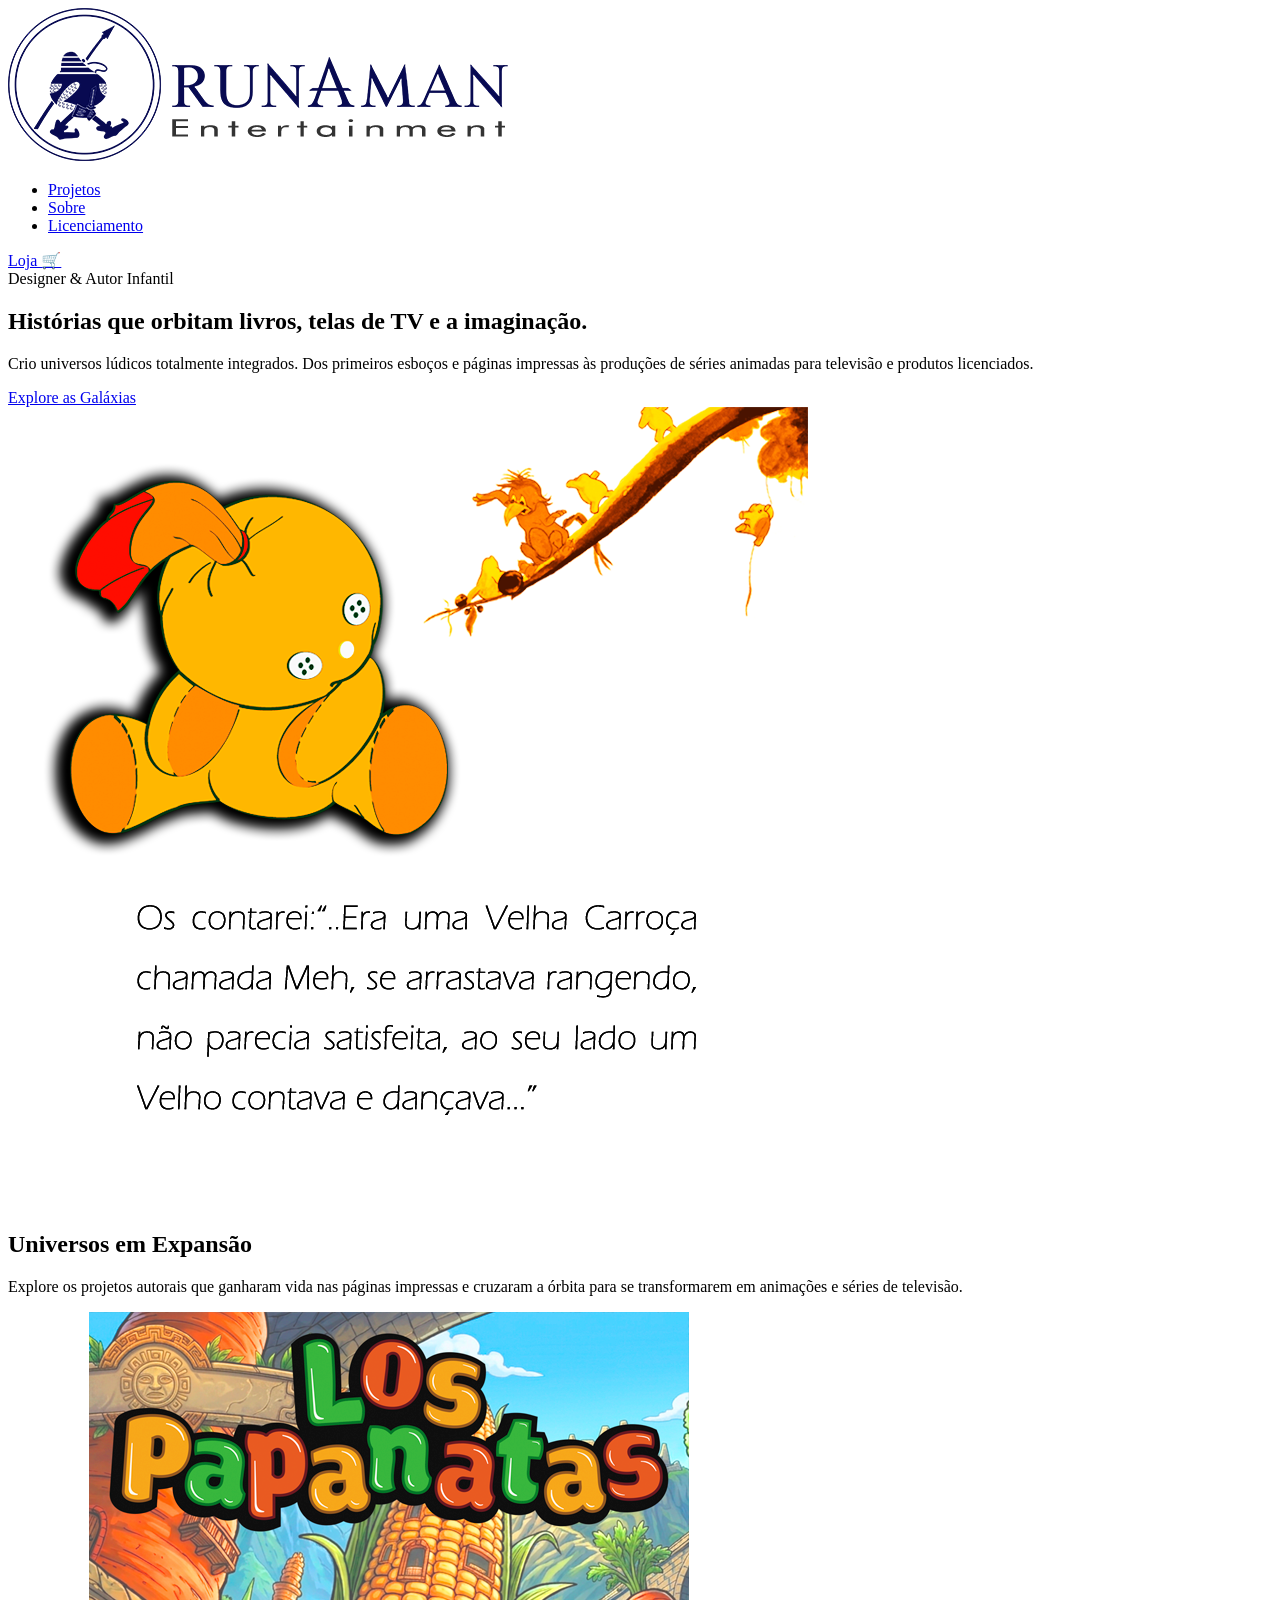
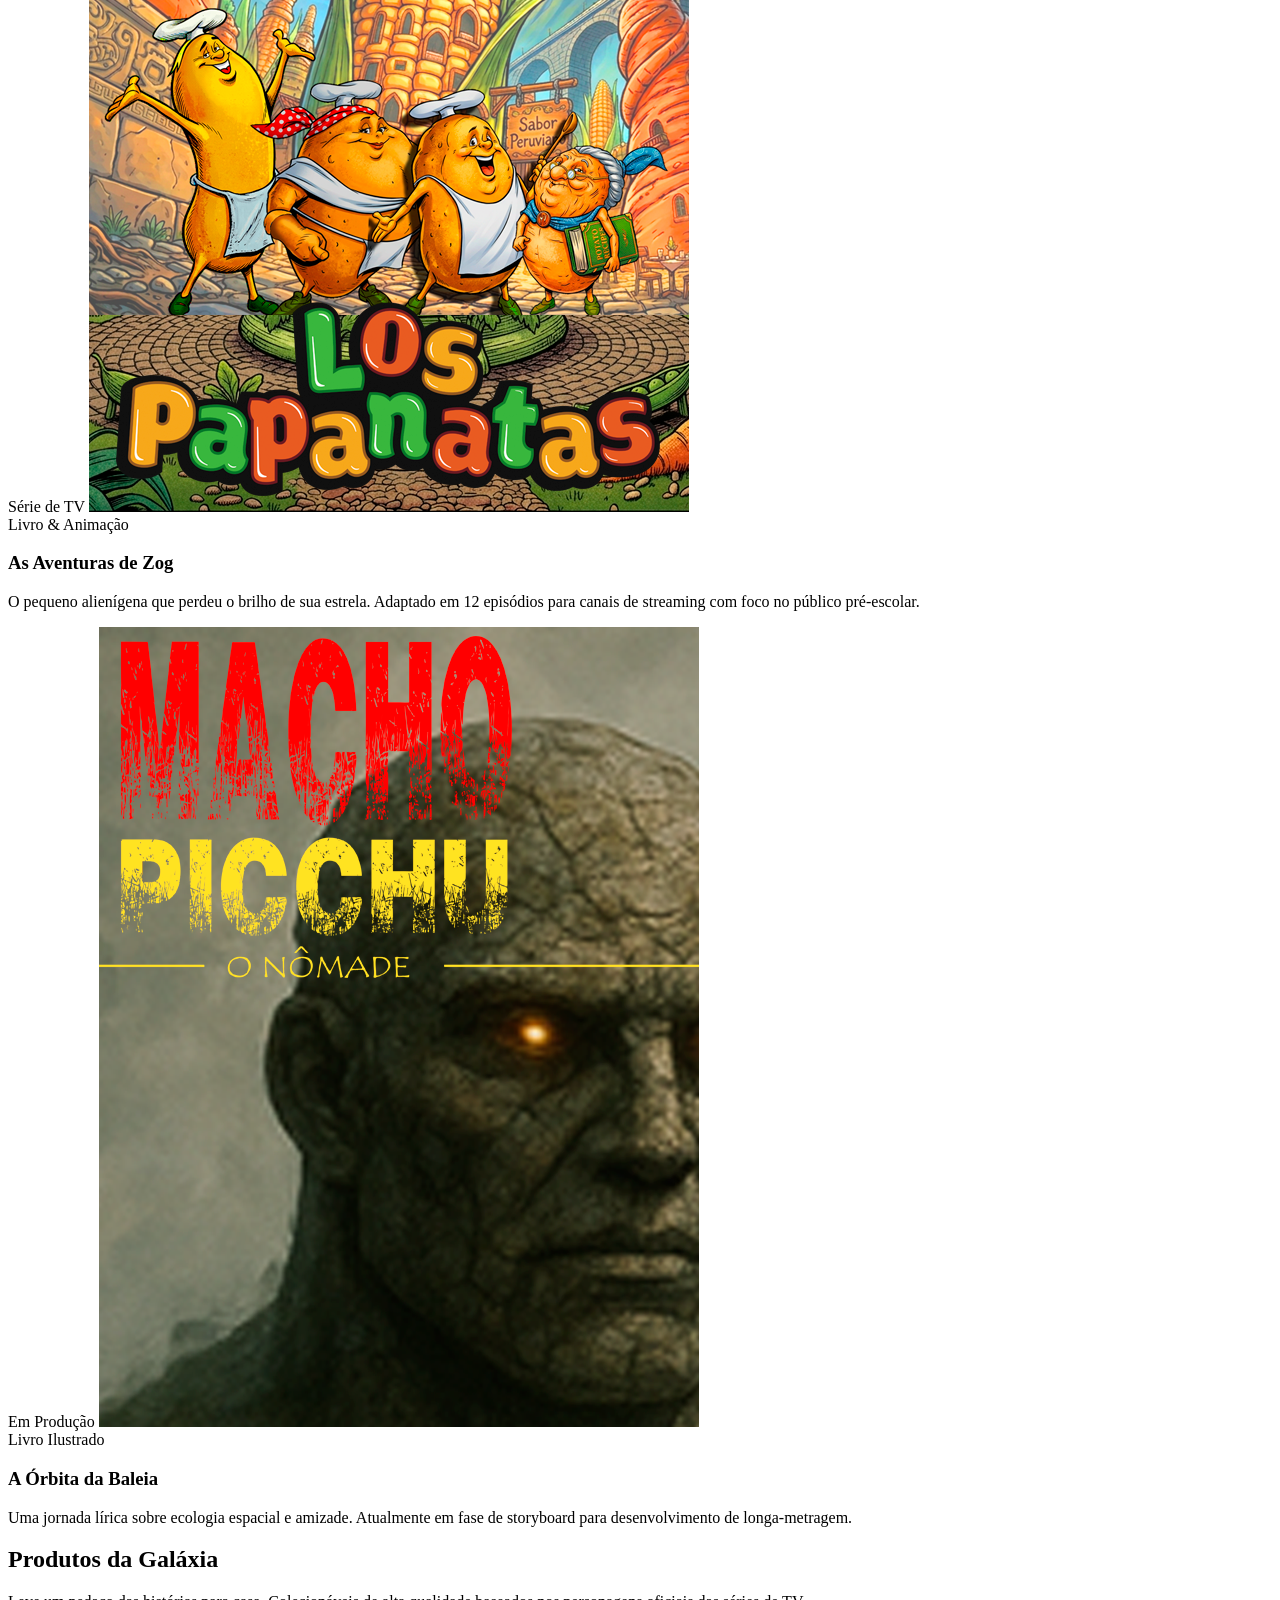
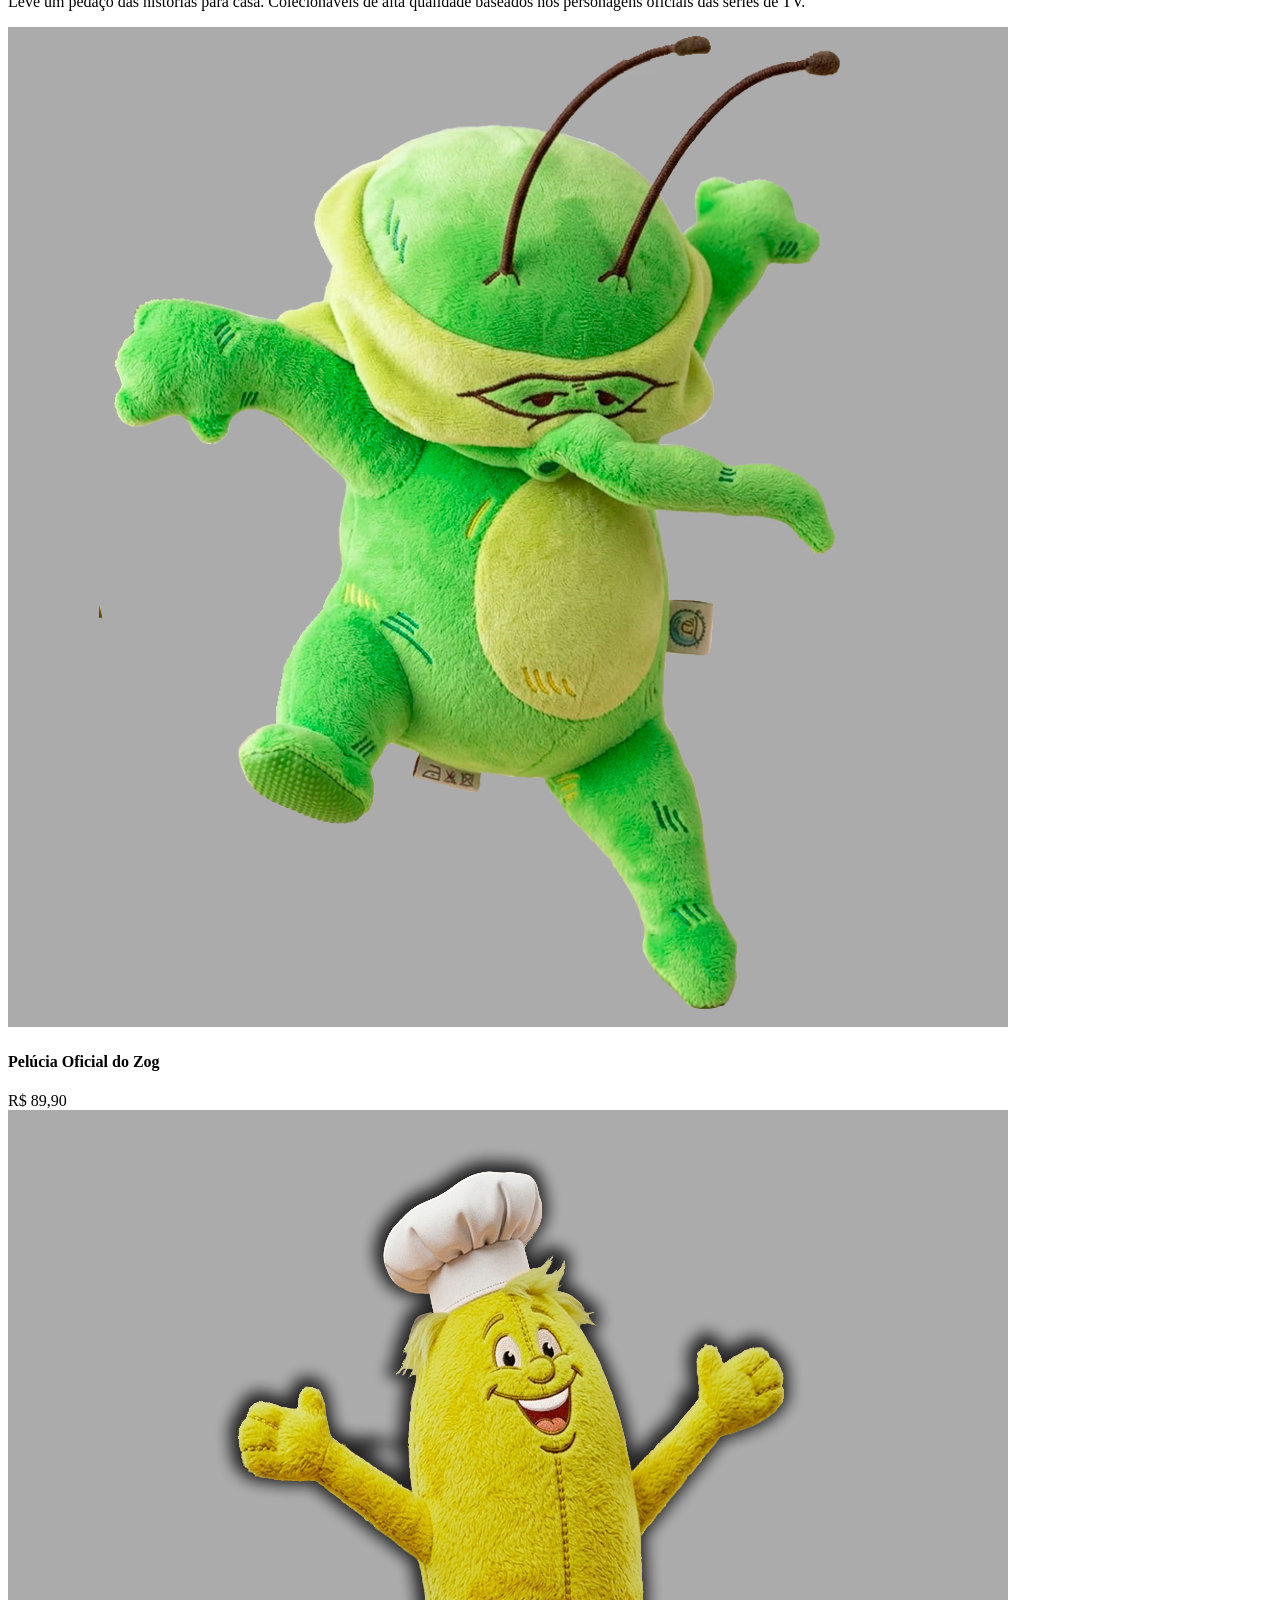
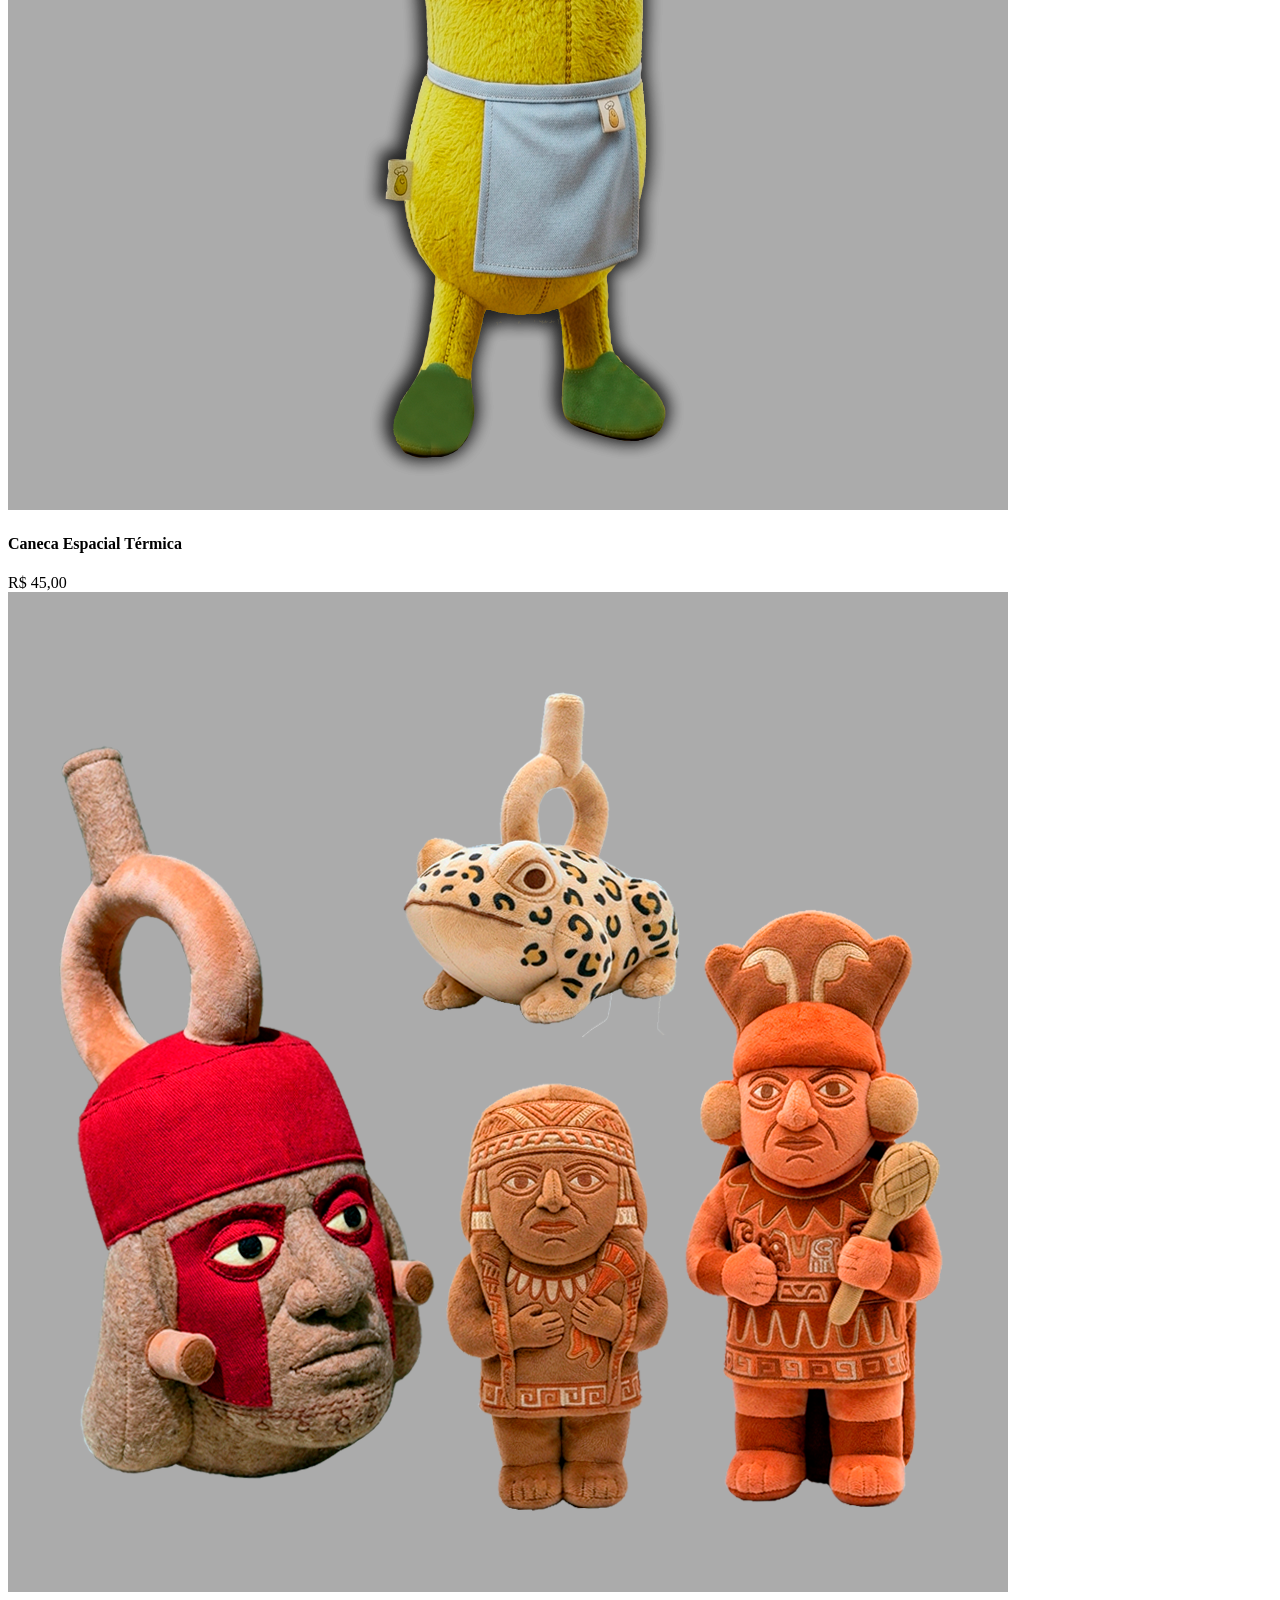
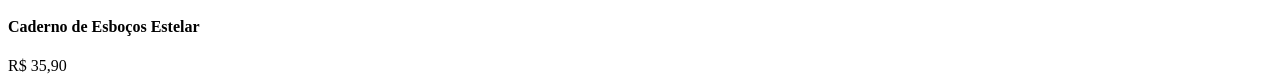
==== commit 5222fd53: "Add files via upload" ====
--- a/index.html
+++ b/index.html
@@ -8,7 +8,7 @@
     <link rel="preconnect" href="https://fonts.googleapis.com">
     <link rel="preconnect" href="https://fonts.gstatic.com" crossorigin>
     <link href="https://fonts.googleapis.com/css2?family=Inter:wght@300;400&family=Space+Grotesk:wght@300;500&display=swap" rel="stylesheet">
-    <link rel="stylesheet" href="style.css">
+    <link rel="stylesheet" href="estilo.css">
 </head>
 <body>
 
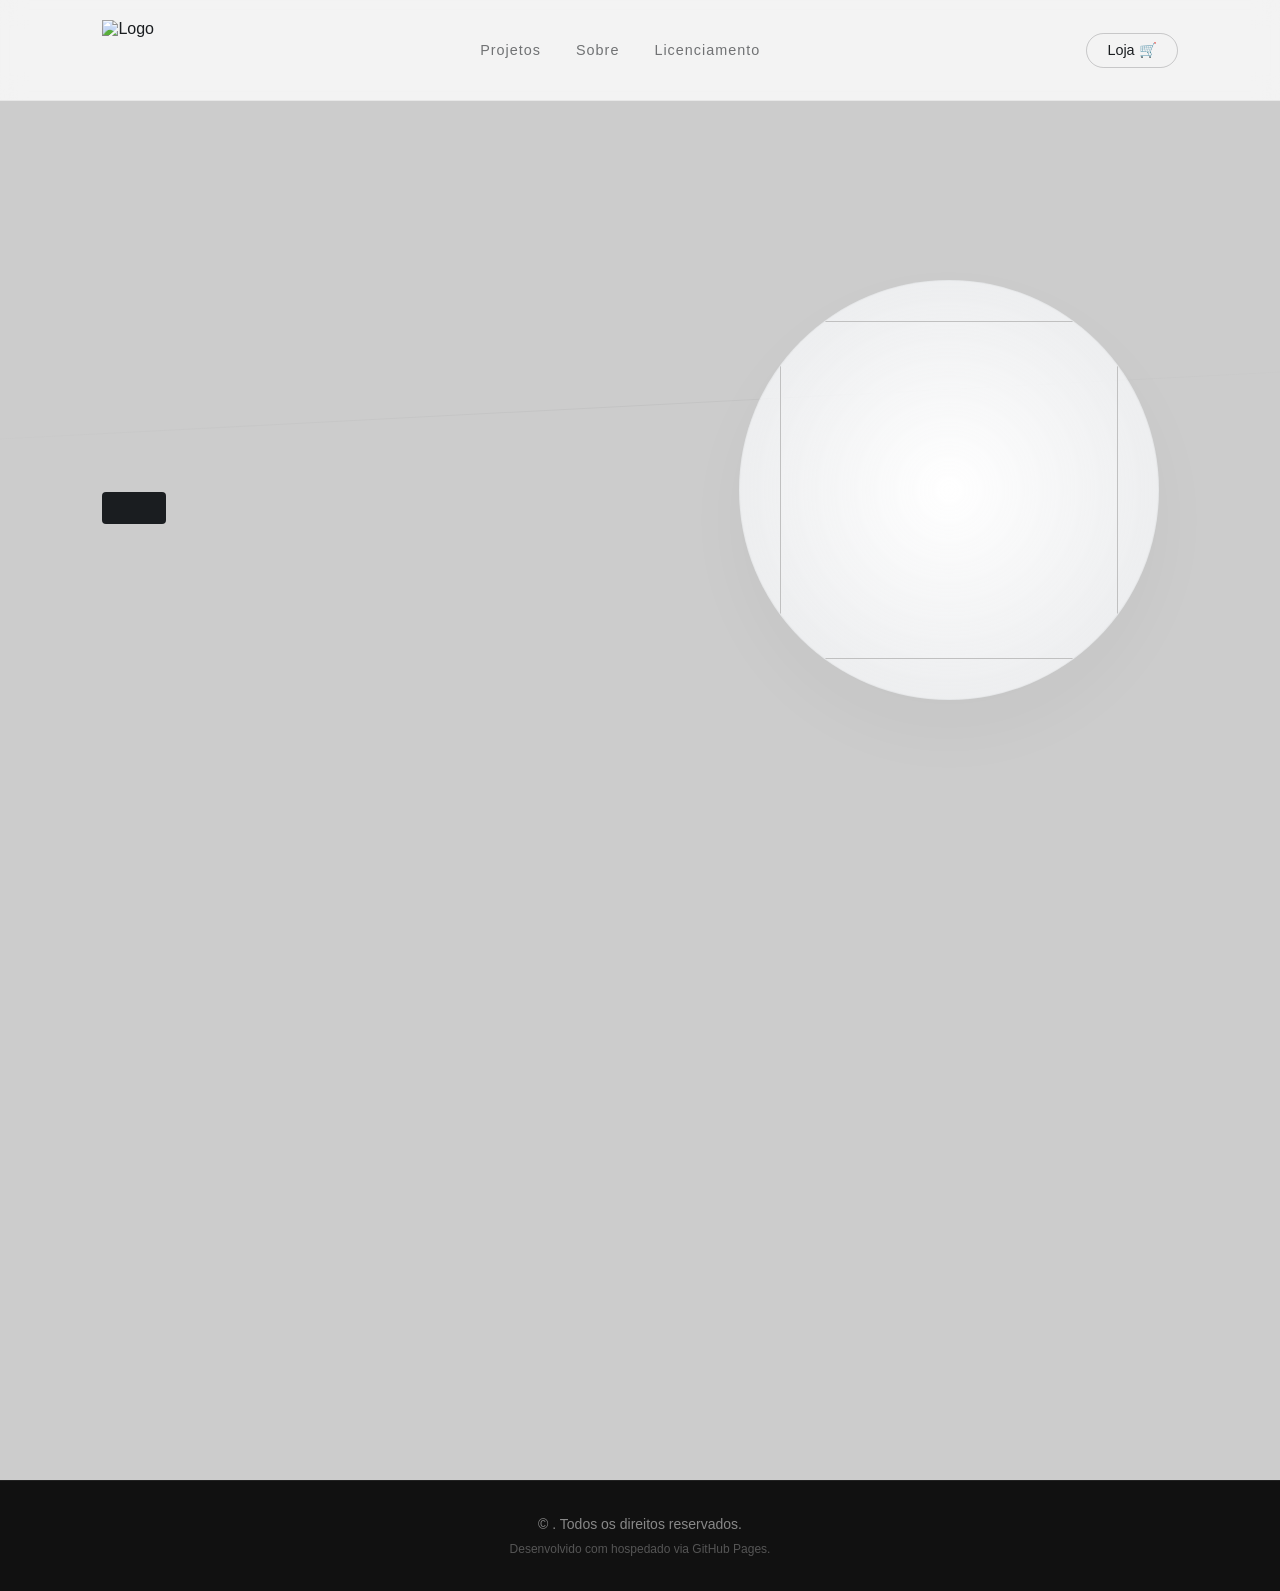
==== commit 1d5b7673: "Add files via upload" ====
--- a/index.html
+++ b/index.html
@@ -1,137 +1,213 @@
-<!DOCTYPE html>
-<html lang="pt-BR">
-<head>
-    <meta charset="UTF-8">
-    <meta name="viewport" content="width=device-width, initial-scale=1.0">
-    <title>Carregando...</title>
-
-    <link rel="preconnect" href="https://fonts.googleapis.com">
-    <link rel="preconnect" href="https://fonts.gstatic.com" crossorigin>
-    <link href="https://fonts.googleapis.com/css2?family=Inter:wght@300;400&family=Space+Grotesk:wght@300;500&display=swap" rel="stylesheet">
-    <link rel="stylesheet" href="estilo.css">
-</head>
-<body>
-
-    <!-- NAVBAR -->
-    <nav class="navbar">
-        <div class="logo-container">
-            <img id="logo" src="" alt="Logo" class="logo-img">
-        </div>
-        <ul class="nav-links">
-            <li><a href="#projetos">Projetos</a></li>
-            <li><a href="#sobre">Sobre</a></li>
-            <li><a href="#licenciamento">Licenciamento</a></li>
-        </ul>
-        <a href="#loja" class="nav-shop">Loja 🛒</a>
-    </nav>
-
-    <!-- HERO -->
-    <section class="hero" id="sobre">
-        <div class="hero-container">
-            <div class="hero-content">
-                <span class="hero-tag" id="hero-tag"></span>
-                <h1 class="hero-title">
-                    <span id="hero-titulo"></span>
-                    <span id="hero-titulo-destaque"></span>
-                </h1>
-                <p class="hero-description" id="hero-descricao"></p>
-                <a id="hero-botao" href="#" class="cta-button"></a>
-            </div>
-            <div class="hero-visual">
-                <div class="planet-bg">
-                    <img id="hero-personagem" src="" alt="" class="character-img">
-                </div>
-            </div>
-        </div>
-    </section>
-
-    <!-- PROJETOS -->
-    <section class="projects-section" id="projetos">
-        <div class="section-header">
-            <h2 class="section-title">
-                <span id="projetos-titulo"></span> <span id="projetos-titulo-destaque"></span>
-            </h2>
-            <p class="section-subtitle" id="projetos-subtitulo"></p>
-        </div>
-        <div class="projects-grid" id="projects-grid"></div>
-    </section>
-
-    <!-- LOJA -->
-    <section class="shop-section" id="loja">
-        <div class="section-header">
-            <h2 class="section-title">
-                <span id="loja-titulo"></span> <span id="loja-titulo-destaque"></span>
-            </h2>
-            <p class="section-subtitle" id="loja-subtitulo"></p>
-        </div>
-        <div class="shop-grid" id="shop-grid"></div>
-    </section>
-
-    <!-- Carrega o conteúdo do data.js -->
-    <script src="data.js"></script>
-    <script>
-        // ================================================================
-        // NÃO EDITE ESTE BLOCO — ele lê o data.js e monta o site
-        // ================================================================
-
-        const d = SITE_DATA;
-
-        // Título da aba
-        document.title = d.config.titulo_aba;
-
-        // Logo
-        document.getElementById('logo').src = d.config.logo;
-
-        // Hero
-        document.getElementById('hero-tag').textContent = d.hero.tag;
-        document.getElementById('hero-titulo').textContent = d.hero.titulo;
-        document.getElementById('hero-titulo-destaque').textContent = d.hero.titulo_destaque;
-        document.getElementById('hero-descricao').textContent = d.hero.descricao;
-        document.getElementById('hero-botao').textContent = d.hero.botao_texto;
-        document.getElementById('hero-botao').href = d.hero.botao_link;
-        document.getElementById('hero-personagem').src = d.hero.personagem_img;
-        document.getElementById('hero-personagem').alt = d.hero.personagem_alt;
-
-        // Projetos — cabeçalho
-        document.getElementById('projetos-titulo').textContent = d.projetos.titulo;
-        document.getElementById('projetos-titulo-destaque').textContent = d.projetos.titulo_destaque;
-        document.getElementById('projetos-subtitulo').textContent = d.projetos.subtitulo;
-
-        // Projetos — cards gerados automaticamente
-        const projectsGrid = document.getElementById('projects-grid');
-        d.projetos.lista.forEach(projeto => {
-            projectsGrid.innerHTML += `
-                <div class="project-card">
-                    <div class="project-media">
-                        <span class="tv-badge">${projeto.badge}</span>
-                        <img src="${projeto.imagem}" alt="${projeto.alt}">
-                    </div>
-                    <div class="project-info">
-                        <span class="project-meta">${projeto.meta}</span>
-                        <h3 class="project-name">${projeto.nome}</h3>
-                        <p class="project-desc">${projeto.descricao}</p>
-                    </div>
-                </div>`;
-        });
-
-        // Loja — cabeçalho
-        document.getElementById('loja-titulo').textContent = d.loja.titulo;
-        document.getElementById('loja-titulo-destaque').textContent = d.loja.titulo_destaque;
-        document.getElementById('loja-subtitulo').textContent = d.loja.subtitulo;
-
-        // Loja — cards gerados automaticamente
-        const shopGrid = document.getElementById('shop-grid');
-        d.loja.lista.forEach(produto => {
-            shopGrid.innerHTML += `
-                <div class="product-card">
-                    <div class="product-media">
-                        <img src="${produto.imagem}" alt="${produto.alt}" class="product-img">
-                    </div>
-                    <h4 class="product-title">${produto.nome}</h4>
-                    <span class="product-price">${produto.preco}</span>
-                </div>`;
-        });
-    </script>
-
-</body>
-</html>
+<!DOCTYPE html>
+<html lang="pt-BR">
+<head>
+    <meta charset="UTF-8">
+    <meta name="viewport" content="width=device-width, initial-scale=1.0">
+    <title>Carregando...</title>
+
+    <link rel="preconnect" href="https://googleapis.com">
+    <link rel="preconnect" href="https://gstatic.com" crossorigin>
+    <link href="https://googleapis.com/css2?family=Inter:wght@300;400&family=Space+Grotesk:wght@300;500&display=swap" rel="stylesheet">
+    <link rel="stylesheet" href="estilo.css">
+    
+    <style>
+        /* Estilos para a Janela Desdobrável (Modal) */
+        .modal-overlay {
+            position: fixed;
+            top: 0; left: 0; width: 100%; height: 100%;
+            background: rgba(0,0,0,0.7);
+            display: flex; justify-content: center; align-items: center;
+            opacity: 0; pointer-events: none; transition: all 0.3s ease;
+            z-index: 9999;
+        }
+        .modal-overlay.active { opacity: 1; pointer-events: auto; }
+        .modal-box {
+            background: #fff; padding: 30px; border-radius: 12px;
+            max-width: 500px; width: 90%; text-align: center; position: relative;
+            box-shadow: 0 10px 25px rgba(0,0,0,0.3); color: #333;
+        }
+        .modal-close {
+            position: absolute; top: 15px; right: 20px;
+            font-size: 24px; cursor: pointer; background: none; border: none; color: #666;
+        }
+        .modal-img { max-height: 200px; margin-bottom: 15px; border-radius: 8px; }
+        .modal-desc { font-size: 15px; color: #555; margin: 15px 0; line-height: 1.5; }
+        .modal-price { font-size: 20px; font-weight: bold; color: #222; display: block; margin-bottom: 20px; }
+        .whatsapp-btn {
+            display: inline-block; background: #25D366; color: #fff;
+            padding: 12px 25px; border-radius: 30px; text-decoration: none;
+            font-weight: 500; font-family: 'Space Grotesk', sans-serif; transition: background 0.2s;
+        }
+        .whatsapp-btn:hover { background: #20ba59; }
+        .product-card { cursor: pointer; }
+
+        /* Estilos para o Rodapé (Footer) */
+        .site-footer {
+            background: #111; color: #888; padding: 30px 20px;
+            text-align: center; font-size: 14px; margin-top: 60px;
+            border-top: 1px solid #222; font-family: 'Inter', sans-serif;
+        }
+        .site-footer p { margin: 5px 0; }
+        .footer-tech { font-size: 12px; color: #555; margin-top: 10px !important; }
+    </style>
+</head>
+<body>
+
+    <!-- NAVBAR -->
+    <nav class="navbar">
+        <div class="logo-container">
+            <img id="logo" src="" alt="Logo" class="logo-img">
+        </div>
+        <ul class="nav-links">
+            <li><a href="#projetos">Projetos</a></li>
+            <li><a href="#sobre">Sobre</a></li>
+            <li><a href="#licenciamento">Licenciamento</a></li>
+        </ul>
+        <a href="#loja" class="nav-shop">Loja 🛒</a>
+    </nav>
+
+    <!-- HERO -->
+    <section class="hero" id="sobre">
+        <div class="hero-container">
+            <div class="hero-content">
+                <span class="hero-tag" id="hero-tag"></span>
+                <h1 class="hero-title">
+                    <span id="hero-titulo"></span>
+                    <span id="hero-titulo-destaque"></span>
+                </h1>
+                <p class="hero-description" id="hero-descricao"></p>
+                <a id="hero-botao" href="#" class="cta-button"></a>
+            </div>
+            <div class="hero-visual">
+                <div class="planet-bg">
+                    <img id="hero-personagem" src="" alt="" class="character-img">
+                </div>
+            </div>
+        </div>
+    </section>
+
+    <!-- PROJETOS -->
+    <section class="projects-section" id="projetos">
+        <div class="section-header">
+            <h2 class="section-title">
+                <span id="projetos-titulo"></span> <span id="projetos-titulo-destaque"></span>
+            </h2>
+            <p class="section-subtitle" id="projetos-subtitulo"></p>
+        </div>
+        <div class="projects-grid" id="projects-grid"></div>
+    </section>
+
+    <!-- LOJA -->
+    <section class="shop-section" id="loja">
+        <div class="section-header">
+            <h2 class="section-title">
+                <span id="loja-titulo"></span> <span id="loja-titulo-destaque"></span>
+            </h2>
+            <p class="section-subtitle" id="loja-subtitulo"></p>
+        </div>
+        <div class="shop-grid" id="shop-grid"></div>
+    </section>
+
+    <!-- JANELA DESDOBRÁVEL (MODAL) COM SEU LOGO DO WHATSAPP -->
+    <div class="modal-overlay" id="productModal">
+        <div class="modal-box">
+            <button class="modal-close" onclick="closeModal()">×</button>
+            <img id="modalImg" src="" alt="" class="modal-img">
+            <h3 id="modalTitle" style="font-family: 'Space Grotesk', sans-serif; font-size: 22px;"></h3>
+            <p id="modalDesc" class="modal-desc"></p>
+            <span id="modalPrice" class="modal-price"></span>
+            <a id="modalWhatsapp" href="#" target="_blank" class="whatsapp-btn">
+                <img src="logo-whatsapp.png" alt="WhatsApp" style="width: 24px; height: 24px; vertical-align: middle; margin-right: 8px;">
+                Comprar pelo WhatsApp 💬
+            </a>
+        </div>
+    </div>
+
+    <!-- RODAPÉ DO SITE (FOOTER) -->
+    <footer class="site-footer">
+        <p>&copy; <span id="footer-ano"></span> <span id="footer-nome"></span>. Todos os direitos reservados.</p>
+        <p><span id="footer-pais"></span></p>
+        <p class="footer-tech">Desenvolvido com <span id="footer-tech"></span> hospedado via GitHub Pages.</p>
+    </footer>
+
+    <!-- Carrega o conteúdo do data.js -->
+    <script src="data.js"></script>
+    <script>
+        const d = SITE_DATA;
+
+        // Título da aba e Logo
+        document.title = d.config.titulo_aba;
+        document.getElementById('logo').src = d.config.logo;
+
+        // Hero
+        document.getElementById('hero-tag').textContent = d.hero.tag;
+        document.getElementById('hero-titulo').textContent = d.hero.titulo;
+        document.getElementById('hero-titulo-destaque').textContent = d.hero.titulo_destaque;
+        document.getElementById('hero-descricao').textContent = d.hero.descricao;
+        document.getElementById('hero-botao').textContent = d.hero.botao_texto;
+        document.getElementById('hero-botao').href = d.hero.botao_link;
+        document.getElementById('hero-personagem').src = d.hero.personagem_img;
+        document.getElementById('hero-personagem').alt = d.hero.personagem_alt;
+
+        // Projetos
+        document.getElementById('projetos-titulo').textContent = d.projetos.titulo;
+        document.getElementById('projetos-titulo-destaque').textContent = d.projetos.titulo_destaque;
+        document.getElementById('projetos-subtitulo').textContent = d.projetos.subtitulo;
+
+        const projectsGrid = document.getElementById('projects-grid');
+        d.projetos.lista.forEach(projeto => {
+            projectsGrid.innerHTML += `
+                <div class="project-card">
+                    <div class="project-media">
+                        <span class="tv-badge">${projeto.badge}</span>
+                        <img src="${projeto.imagem}" alt="${projeto.alt}">
+                    </div>
+                    <div class="project-info">
+                        <span class="project-meta">${projeto.meta}</span>
+                        <h3 class="project-name">${projeto.nome}</h3>
+                        <p class="project-desc">${projeto.descricao}</p>
+                    </div>
+                </div>`;
+        });
+
+        // Loja
+        document.getElementById('loja-titulo').textContent = d.loja.titulo;
+        document.getElementById('loja-titulo-destaque').textContent = d.loja.titulo_destaque;
+        document.getElementById('loja-subtitulo').textContent = d.loja.subtitulo;
+
+        const shopGrid = document.getElementById('shop-grid');
+        d.loja.lista.forEach((produto, index) => {
+            shopGrid.innerHTML += `
+                <div class="product-card" onclick="openModal(${index})">
+                    <div class="product-media">
+                        <img src="${produto.imagem}" alt="${produto.alt}" class="product-img">
+                    </div>
+                    <h4 class="product-title">${produto.nome}</h4>
+                    <span class="product-price">${produto.preco}</span>
+                </div>`;
+        });
+
+        // Rodapé dinâmico
+        document.getElementById('footer-ano').textContent = d.rodape.ano;
+        document.getElementById('footer-nome').textContent = d.rodape.autor;
+        document.getElementById('footer-pais').textContent = d.rodape.pais_cidade;
+        document.getElementById('footer-tech').textContent = d.rodape.tecnologia;
+
+        // Funções para controlar a Janela Desdobrável
+        function openModal(index) {
+            const produto = d.loja.lista[index];
+            document.getElementById('modalImg').src = produto.imagem;
+            document.getElementById('modalImg').alt = produto.alt;
+            document.getElementById('modalTitle').textContent = produto.nome;
+            document.getElementById('modalDesc').textContent = produto.caracteristicas || "Colecionável oficial de alta qualidade.";
+            document.getElementById('modalPrice').textContent = produto.preco;
+            
+            // Link do WhatsApp montado corretamente com as variáveis internas do JavaScript
+            const numeroWhats = d.config.whatsapp_numero;
+            const textoMensagem = encodeURIComponent(`Olá! Visitei seu site e gostaria de comprar a ${produto.nome} por ${produto.preco}.`);
+            document.getElementById('modalWhatsapp').href = `https://wa.me{numeroWhats}?text=${textoMensagem}`;
+            
+            document.getElementById('productModal').classList.add('active');
+        }
+
+        function closeModal() {
--- a/estilo.css
+++ b/estilo.css
@@ -0,0 +1,439 @@
+/* ==========================================================================
+   STYLE.CSS — Estilos do site
+   Edite aqui apenas se quiser mudar cores, fontes ou layout.
+   Para atualizar conteúdo, edite o data.js
+   ========================================================================== */
+
+/* ==========================================================================
+   CONFIGURAÇÕES GERAIS
+   ========================================================================== */
+* {
+    margin: 0;
+    padding: 0;
+    box-sizing: border-box;
+}
+
+body {
+    font-family: 'Inter', sans-serif;
+    background-color: #cccccc;
+    color: #1A1D20;
+    overflow-x: hidden;
+}
+
+a {
+    text-decoration: none;
+    color: inherit;
+}
+
+/* Títulos de Seção Padronizados */
+.section-header {
+    text-align: center;
+    margin: 0 auto 60px auto;
+    max-width: 650px;
+}
+
+.section-title {
+    font-family: 'Space Grotesk', sans-serif;
+    font-size: 2.2rem;
+    font-weight: 300;
+    letter-spacing: -0.5px;
+    margin-bottom: 15px;
+}
+
+.section-title span {
+    font-weight: 500;
+    color: #4A70F6;
+}
+
+.section-subtitle {
+    font-size: 1rem;
+    color: #6C757D;
+    line-height: 1.6;
+    max-width: 600px;
+    margin-left: auto;
+    margin-right: auto;
+    text-align: center;
+}
+
+/* ==========================================================================
+   MENU SUPERIOR (Navbar)
+   ========================================================================== */
+.navbar {
+    position: fixed;
+    top: 0;
+    left: 0;
+    width: 100%;
+    display: flex;
+    justify-content: space-between;
+    align-items: center;
+    padding: 20px 8%;
+    background: rgba(250, 250, 250, 0.85);
+    backdrop-filter: blur(12px);
+    -webkit-backdrop-filter: blur(12px);
+    border-bottom: 1px solid rgba(26, 29, 32, 0.05);
+    z-index: 1000;
+}
+
+.logo-container {
+    display: flex;
+    align-items: center;
+    max-width: 250px;
+    flex-shrink: 0;
+}
+
+.logo-img {
+    height: 60px;
+    width: auto;
+    object-fit: contain;
+}
+
+.nav-links {
+    display: flex;
+    list-style: none;
+    gap: 35px;
+    flex-grow: 1;
+    justify-content: center;
+}
+
+.nav-links a {
+    font-size: 0.9rem;
+    letter-spacing: 1px;
+    opacity: 0.6;
+    transition: opacity 0.3s;
+}
+
+.nav-links a:hover {
+    opacity: 1;
+}
+
+.nav-shop {
+    font-size: 0.9rem;
+    border: 1px solid rgba(26, 29, 32, 0.2);
+    padding: 8px 20px;
+    border-radius: 50px;
+    transition: all 0.3s;
+    flex-shrink: 0;
+}
+
+.nav-shop:hover {
+    background-color: #1A1D20;
+    color: #FAFAFA;
+}
+
+/* ==========================================================================
+   PRIMEIRA SEÇÃO: O TOPO (Hero)
+   ========================================================================== */
+.hero {
+    min-height: 100vh;
+    display: flex;
+    align-items: center;
+    padding: 0 8%;
+    position: relative;
+    padding-top: 80px;
+}
+
+.hero::before {
+    content: '';
+    position: absolute;
+    top: 45%;
+    left: -10%;
+    width: 120%;
+    height: 1px;
+    background: linear-gradient(90deg, rgba(26,29,32,0) 0%, rgba(26,29,32,0.05) 50%, rgba(26,29,32,0) 100%);
+    transform: rotate(-3deg);
+    z-index: 1;
+}
+
+.hero-container {
+    display: grid;
+    grid-template-columns: 1.1fr 0.9fr;
+    align-items: center;
+    width: 100%;
+    gap: 60px;
+    z-index: 2;
+}
+
+.hero-content {
+    max-width: 650px;
+}
+
+.hero-tag {
+    font-family: 'Space Grotesk', sans-serif;
+    font-size: 0.85rem;
+    text-transform: uppercase;
+    letter-spacing: 4px;
+    color: #8A94A0;
+    margin-bottom: 20px;
+    display: block;
+}
+
+.hero-title {
+    font-family: 'Space Grotesk', sans-serif;
+    font-size: 3.5rem;
+    font-weight: 300;
+    line-height: 1.15;
+    letter-spacing: -1px;
+    margin-bottom: 30px;
+}
+
+.hero-title span {
+    font-weight: 500;
+    display: block;
+    color: #4A70F6;
+}
+
+.hero-description {
+    font-size: 1.05rem;
+    line-height: 1.8;
+    color: #555A60;
+    margin-bottom: 40px;
+    max-width: 550px;
+}
+
+.cta-button {
+    font-size: 0.95rem;
+    letter-spacing: 1px;
+    background-color: #1A1D20;
+    color: #FAFAFA;
+    padding: 16px 32px;
+    border-radius: 4px;
+    display: inline-block;
+    transition: all 0.3s;
+}
+
+.cta-button:hover {
+    transform: translateY(-2px);
+    box-shadow: 0 10px 25px rgba(74, 112, 246, 0.15);
+    background-color: #4A70F6;
+}
+
+.hero-visual {
+    display: flex;
+    justify-content: center;
+    align-items: center;
+}
+
+.planet-bg {
+    width: 100%;
+    max-width: 420px;
+    aspect-ratio: 1 / 1;
+    background: radial-gradient(circle, rgba(255,255,255,1) 0%, rgba(240,242,245,0.7) 100%);
+    border-radius: 50%;
+    border: 1px solid rgba(26, 29, 32, 0.03);
+    box-shadow: 0 30px 70px rgba(0,0,0,0.03);
+    display: flex;
+    justify-content: center;
+    align-items: center;
+    overflow: hidden;
+    padding: 40px;
+}
+
+.character-img {
+    width: 100%;
+    height: 100%;
+    object-fit: contain;
+    animation: floatReal 6s ease-in-out infinite;
+}
+
+@keyframes floatReal {
+    0%   { transform: translateY(0px); }
+    50%  { transform: translateY(-12px); }
+    100% { transform: translateY(0px); }
+}
+
+/* ==========================================================================
+   SEGUNDA SEÇÃO: PROJETOS
+   ========================================================================== */
+.projects-section {
+    padding: 100px 8%;
+    background-color: transparent;
+}
+
+.projects-grid {
+    display: grid;
+    grid-template-columns: repeat(2, 1fr);
+    gap: 60px;
+}
+
+.project-card {
+    display: flex;
+    flex-direction: column;
+    width: 100%;
+    max-width: 400px;
+    margin: 0 auto;
+}
+
+.project-media {
+    width: 100%;
+    height: 520px;
+    background: #F1F3F7;
+    border-radius: 8px;
+    overflow: hidden;
+    position: relative;
+    box-shadow: 0 15px 40px rgba(0,0,0,0.03);
+    transition: transform 0.4s ease;
+}
+
+.project-card:hover .project-media {
+    transform: translateY(-8px);
+    box-shadow: 0 25px 50px rgba(74, 112, 246, 0.08);
+}
+
+.project-media img {
+    width: 100%;
+    height: 100%;
+    object-fit: cover;
+}
+
+.tv-badge {
+    position: absolute;
+    top: 20px;
+    right: 20px;
+    background: rgba(26, 29, 32, 0.9);
+    color: #FAFAFA;
+    font-family: 'Space Grotesk', sans-serif;
+    font-size: 0.7rem;
+    font-weight: 500;
+    text-transform: uppercase;
+    letter-spacing: 2px;
+    padding: 8px 14px;
+    border-radius: 4px;
+    z-index: 5;
+}
+
+.project-info {
+    margin-top: 20px;
+}
+
+.project-meta {
+    font-family: 'Space Grotesk', sans-serif;
+    font-size: 0.8rem;
+    text-transform: uppercase;
+    letter-spacing: 2px;
+    color: #8A94A0;
+    margin-bottom: 8px;
+    display: block;
+}
+
+.project-name {
+    font-family: 'Space Grotesk', sans-serif;
+    font-size: 1.4rem;
+    font-weight: 500;
+    margin-bottom: 10px;
+}
+
+.project-desc {
+    font-size: 0.95rem;
+    color: #555A60;
+    line-height: 1.5;
+}
+
+/* ==========================================================================
+   TERCEIRA SEÇÃO: A LOJA
+   ========================================================================== */
+.shop-section {
+    padding: 100px 8%;
+    background-color: transparent;
+}
+
+.shop-grid {
+    display: grid;
+    grid-template-columns: repeat(3, 1fr);
+    gap: 30px;
+}
+
+.product-card {
+    background: #ffffffb7;
+    border-radius: 8px;
+    padding: 25px;
+    display: flex;
+    flex-direction: column;
+    align-items: center;
+    text-align: center;
+    box-shadow: 0 4px 20px rgba(0,0,0,0.01);
+    transition: transform 0.3s ease;
+}
+
+.product-card:hover {
+    transform: translateY(-5px);
+    box-shadow: 0 20px 40px rgba(74, 112, 246, 0.05);
+}
+
+.product-media {
+    width: 100%;
+    aspect-ratio: 1 / 1;
+    margin-bottom: 15px;
+    display: flex;
+    justify-content: center;
+    align-items: center;
+    background: #FAFAFA;
+    border-radius: 6px;
+    padding: 15px;
+}
+
+.product-img {
+    max-width: 100%;
+    max-height: 100%;
+    object-fit: contain;
+}
+
+.product-title {
+    font-family: 'Space Grotesk', sans-serif;
+    font-size: 1.05rem;
+    font-weight: 500;
+    margin-bottom: 8px;
+    color: #1A1D20;
+}
+
+.product-price {
+    font-size: 0.95rem;
+    color: #4A70F6;
+    font-weight: 500;
+}
+
+/* ==========================================================================
+   RESPONSIVIDADE
+   ========================================================================== */
+@media (max-width: 968px) {
+    .hero-container {
+        grid-template-columns: 1fr;
+        text-align: center;
+        gap: 50px;
+    }
+
+    .hero-content {
+        margin: 0 auto;
+    }
+
+    .hero-visual {
+        order: -1;
+    }
+
+    .nav-links {
+        display: none;
+    }
+
+    .hero {
+        padding-top: 120px;
+    }
+}
+
+@media (max-width: 768px) {
+    .projects-grid {
+        grid-template-columns: 1fr;
+        gap: 40px;
+    }
+
+    .project-card:nth-child(even) {
+        margin-top: 0;
+    }
+
+    .project-media {
+        height: 450px;
+    }
+
+    .shop-grid {
+        grid-template-columns: 1fr;
+        gap: 20px;
+    }
+}
